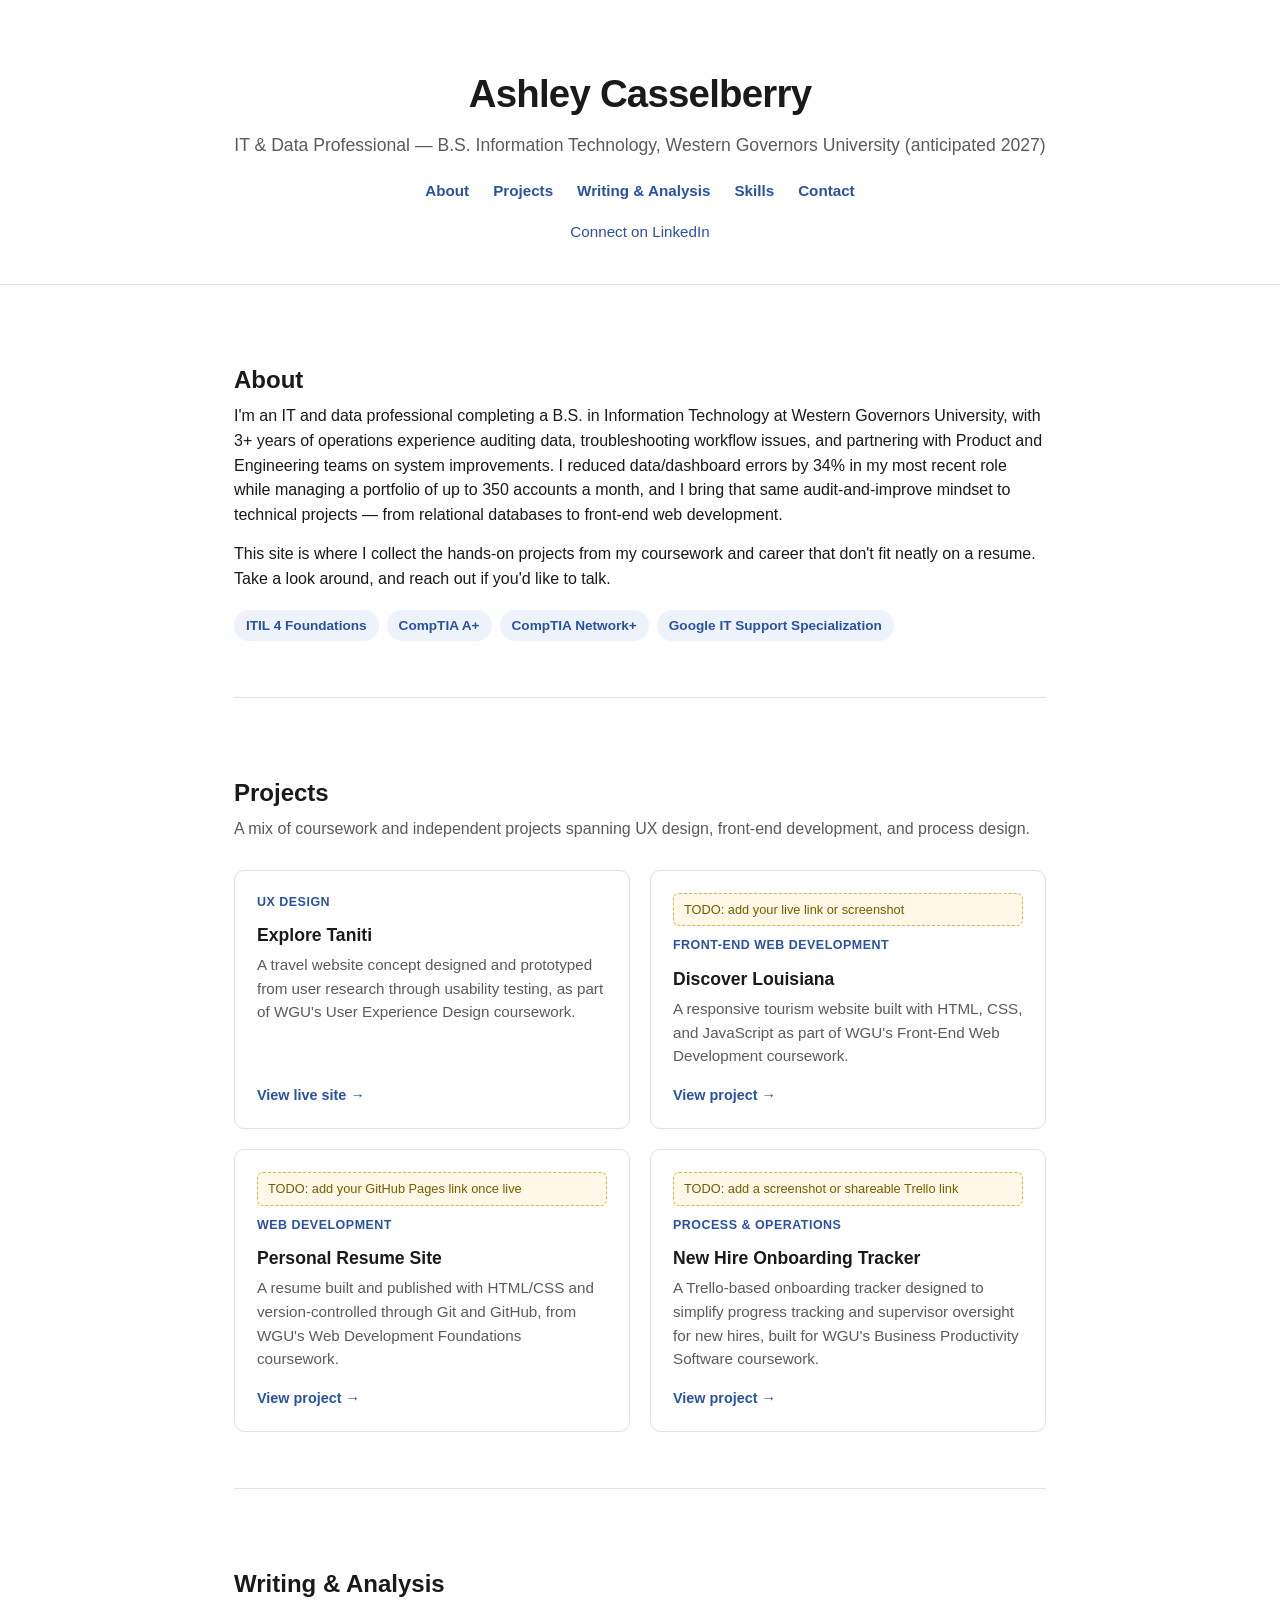
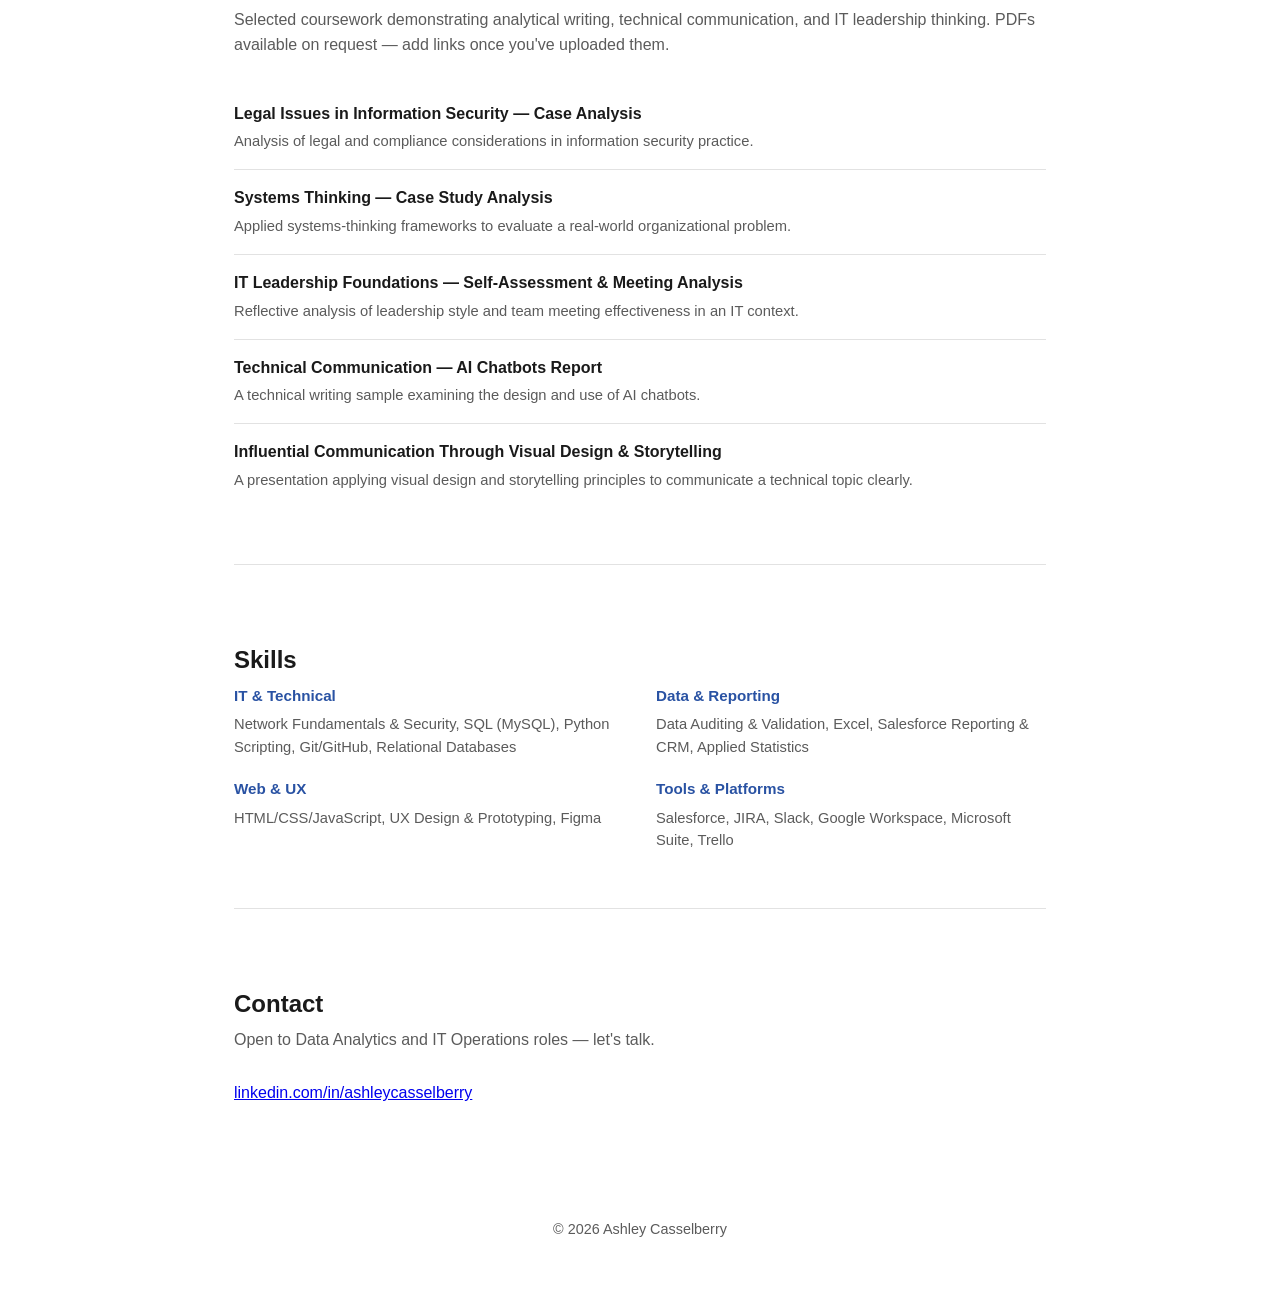
==== index.html @ 4dcd8373 "Update index.html" ====
<!DOCTYPE html>
<html lang="en">
<head>
<meta charset="UTF-8">
<meta name="viewport" content="width=device-width, initial-scale=1.0">
<title>Ashley Casselberry | IT & Data Portfolio</title>
<style>
  :root {
    --ink: #1a1a1a;
    --muted: #5b5b5b;
    --accent: #2952a3;
    --accent-light: #eef2fb;
    --border: #e2e2e2;
    --bg: #ffffff;
  }
  * { box-sizing: border-box; }
  body {
    margin: 0;
    font-family: -apple-system, BlinkMacSystemFont, "Segoe UI", Calibri, Arial, sans-serif;
    color: var(--ink);
    background: var(--bg);
    line-height: 1.55;
  }
  header.hero {
    padding: 64px 24px 40px;
    text-align: center;
    border-bottom: 1px solid var(--border);
  }
  header.hero h1 {
    margin: 0 0 8px;
    font-size: 2.4rem;
    letter-spacing: -0.02em;
  }
  header.hero p.tagline {
    margin: 0 0 20px;
    color: var(--muted);
    font-size: 1.1rem;
  }
  nav {
    display: flex;
    justify-content: center;
    gap: 24px;
    flex-wrap: wrap;
    margin-top: 8px;
  }
  nav a {
    color: var(--accent);
    text-decoration: none;
    font-weight: 600;
    font-size: 0.95rem;
  }
  nav a:hover { text-decoration: underline; }
  .contact-links {
    margin-top: 18px;
    font-size: 0.95rem;
    color: var(--muted);
  }
  .contact-links a { color: var(--accent); text-decoration: none; }
  .contact-links a:hover { text-decoration: underline; }
  main {
    max-width: 860px;
    margin: 0 auto;
    padding: 0 24px;
  }
  section {
    padding: 56px 0;
    border-bottom: 1px solid var(--border);
  }
  section:last-of-type { border-bottom: none; }
  section h2 {
    font-size: 1.5rem;
    margin-bottom: 6px;
  }
  section > p.section-sub {
    color: var(--muted);
    margin-top: 0;
    margin-bottom: 28px;
  }
  .about-body p { margin: 0 0 14px; }
  .badge-row {
    display: flex;
    flex-wrap: wrap;
    gap: 8px;
    margin-top: 18px;
  }
  .badge {
    background: var(--accent-light);
    color: var(--accent);
    padding: 5px 12px;
    border-radius: 999px;
    font-size: 0.85rem;
    font-weight: 600;
  }
  .project-grid {
    display: grid;
    grid-template-columns: 1fr 1fr;
    gap: 20px;
  }
  @media (max-width: 640px) {
    .project-grid { grid-template-columns: 1fr; }
  }
  .card {
    border: 1px solid var(--border);
    border-radius: 10px;
    padding: 22px;
    display: flex;
    flex-direction: column;
  }
  .card h3 {
    margin: 0 0 4px;
    font-size: 1.1rem;
  }
  .card .card-tag {
    font-size: 0.78rem;
    text-transform: uppercase;
    letter-spacing: 0.04em;
    color: var(--accent);
    font-weight: 700;
    margin-bottom: 10px;
  }
  .card p {
    color: var(--muted);
    font-size: 0.95rem;
    margin: 0 0 16px;
    flex-grow: 1;
  }
  .card a.card-link {
    color: var(--accent);
    text-decoration: none;
    font-weight: 600;
    font-size: 0.9rem;
  }
  .card a.card-link:hover { text-decoration: underline; }
  .todo {
    background: #fff8e6;
    border: 1px dashed #d9b64a;
    color: #7a5c00;
    font-size: 0.8rem;
    padding: 6px 10px;
    border-radius: 6px;
    margin-bottom: 10px;
    display: inline-block;
  }
  .writing-list {
    list-style: none;
    margin: 0;
    padding: 0;
  }
  .writing-list li {
    padding: 16px 0;
    border-bottom: 1px solid var(--border);
  }
  .writing-list li:last-child { border-bottom: none; }
  .writing-list h4 {
    margin: 0 0 4px;
    font-size: 1rem;
  }
  .writing-list p {
    margin: 0;
    color: var(--muted);
    font-size: 0.92rem;
  }
  .skills-grid {
    display: grid;
    grid-template-columns: repeat(2, 1fr);
    gap: 18px 32px;
  }
  @media (max-width: 640px) {
    .skills-grid { grid-template-columns: 1fr; }
  }
  .skills-grid div h4 {
    margin: 0 0 6px;
    font-size: 0.95rem;
    color: var(--accent);
  }
  .skills-grid div p {
    margin: 0;
    color: var(--muted);
    font-size: 0.92rem;
  }
  footer {
    text-align: center;
    padding: 40px 24px 60px;
    color: var(--muted);
    font-size: 0.9rem;
  }
  footer a { color: var(--accent); text-decoration: none; }
  footer a:hover { text-decoration: underline; }
</style>
</head>
<body>

<header class="hero">
  <h1>Ashley Casselberry</h1>
  <p class="tagline">IT &amp; Data Professional &mdash; B.S. Information Technology, Western Governors University (anticipated 2027)</p>
  <nav>
    <a href="#about">About</a>
    <a href="#projects">Projects</a>
    <a href="#writing">Writing &amp; Analysis</a>
    <a href="#skills">Skills</a>
    <a href="#contact">Contact</a>
  </nav>
  <div class="contact-links">
    <a href="http://www.linkedin.com/in/ashleycasselberry" target="_blank" rel="noopener">Connect on LinkedIn</a>
  </div>
</header>

<main>

  <section id="about">
    <h2>About</h2>
    <div class="about-body">
      <p>I'm an IT and data professional completing a B.S. in Information Technology at Western Governors University,
      with 3+ years of operations experience auditing data, troubleshooting workflow issues, and partnering with
      Product and Engineering teams on system improvements. I reduced data/dashboard errors by 34% in my most recent
      role while managing a portfolio of up to 350 accounts a month, and I bring that same audit-and-improve mindset to
      technical projects &mdash; from relational databases to front-end web development.</p>
      <p>This site is where I collect the hands-on projects from my coursework and career that don't fit neatly on a
      resume. Take a look around, and reach out if you'd like to talk.</p>
    </div>
    <div class="badge-row">
      <span class="badge">ITIL 4 Foundations</span>
      <span class="badge">CompTIA A+</span>
      <span class="badge">CompTIA Network+</span>
      <span class="badge">Google IT Support Specialization</span>
    </div>
  </section>

  <section id="projects">
    <h2>Projects</h2>
    <p class="section-sub">A mix of coursework and independent projects spanning UX design, front-end development, and process design.</p>
    <div class="project-grid">

      <div class="card">
        <div class="card-tag">UX Design</div>
        <h3>Explore Taniti</h3>
        <p>A travel website concept designed and prototyped from user research through usability testing, as part of
        WGU's User Experience Design coursework.</p>
        <a class="card-link" href="https://acass44.wixsite.com/exploretaniti" target="_blank" rel="noopener">View live site &rarr;</a>
      </div>

      <div class="card">
        <span class="todo">TODO: add your live link or screenshot</span>
        <div class="card-tag">Front-End Web Development</div>
        <h3>Discover Louisiana</h3>
        <p>A responsive tourism website built with HTML, CSS, and JavaScript as part of WGU's Front-End Web
        Development coursework.</p>
        <a class="card-link" href="#" target="_blank" rel="noopener">View project &rarr;</a>
      </div>

      <div class="card">
        <span class="todo">TODO: add your GitHub Pages link once live</span>
        <div class="card-tag">Web Development</div>
        <h3>Personal Resume Site</h3>
        <p>A resume built and published with HTML/CSS and version-controlled through Git and GitHub, from WGU's Web
        Development Foundations coursework.</p>
        <a class="card-link" href="#" target="_blank" rel="noopener">View project &rarr;</a>
      </div>

      <div class="card">
        <span class="todo">TODO: add a screenshot or shareable Trello link</span>
        <div class="card-tag">Process &amp; Operations</div>
        <h3>New Hire Onboarding Tracker</h3>
        <p>A Trello-based onboarding tracker designed to simplify progress tracking and supervisor oversight for new
        hires, built for WGU's Business Productivity Software coursework.</p>
        <a class="card-link" href="#" target="_blank" rel="noopener">View project &rarr;</a>
      </div>

    </div>
  </section>

  <section id="writing">
    <h2>Writing &amp; Analysis</h2>
    <p class="section-sub">Selected coursework demonstrating analytical writing, technical communication, and IT leadership thinking. PDFs available on request &mdash; add links once you've uploaded them.</p>
    <ul class="writing-list">
      <li>
        <h4>Legal Issues in Information Security &mdash; Case Analysis</h4>
        <p>Analysis of legal and compliance considerations in information security practice.</p>
      </li>
      <li>
        <h4>Systems Thinking &mdash; Case Study Analysis</h4>
        <p>Applied systems-thinking frameworks to evaluate a real-world organizational problem.</p>
      </li>
      <li>
        <h4>IT Leadership Foundations &mdash; Self-Assessment &amp; Meeting Analysis</h4>
        <p>Reflective analysis of leadership style and team meeting effectiveness in an IT context.</p>
      </li>
      <li>
        <h4>Technical Communication &mdash; AI Chatbots Report</h4>
        <p>A technical writing sample examining the design and use of AI chatbots.</p>
      </li>
      <li>
        <h4>Influential Communication Through Visual Design &amp; Storytelling</h4>
        <p>A presentation applying visual design and storytelling principles to communicate a technical topic clearly.</p>
      </li>
    </ul>
  </section>

  <section id="skills">
    <h2>Skills</h2>
    <div class="skills-grid">
      <div>
        <h4>IT &amp; Technical</h4>
        <p>Network Fundamentals &amp; Security, SQL (MySQL), Python Scripting, Git/GitHub, Relational Databases</p>
      </div>
      <div>
        <h4>Data &amp; Reporting</h4>
        <p>Data Auditing &amp; Validation, Excel, Salesforce Reporting &amp; CRM, Applied Statistics</p>
      </div>
      <div>
        <h4>Web &amp; UX</h4>
        <p>HTML/CSS/JavaScript, UX Design &amp; Prototyping, Figma</p>
      </div>
      <div>
        <h4>Tools &amp; Platforms</h4>
        <p>Salesforce, JIRA, Slack, Google Workspace, Microsoft Suite, Trello</p>
      </div>
    </div>
  </section>

  <section id="contact" style="border-bottom: none;">
    <h2>Contact</h2>
    <p class="section-sub">Open to Data Analytics and IT Operations roles &mdash; let's talk.</p>
    <p><a href="http://www.linkedin.com/in/ashleycasselberry" target="_blank" rel="noopener">linkedin.com/in/ashleycasselberry</a></p>
  </section>

</main>

<footer>
  &copy; <span id="year"></span> Ashley Casselberry
  <script>document.getElementById('year').textContent = new Date().getFullYear();</script>
</footer>

</body>
</html>
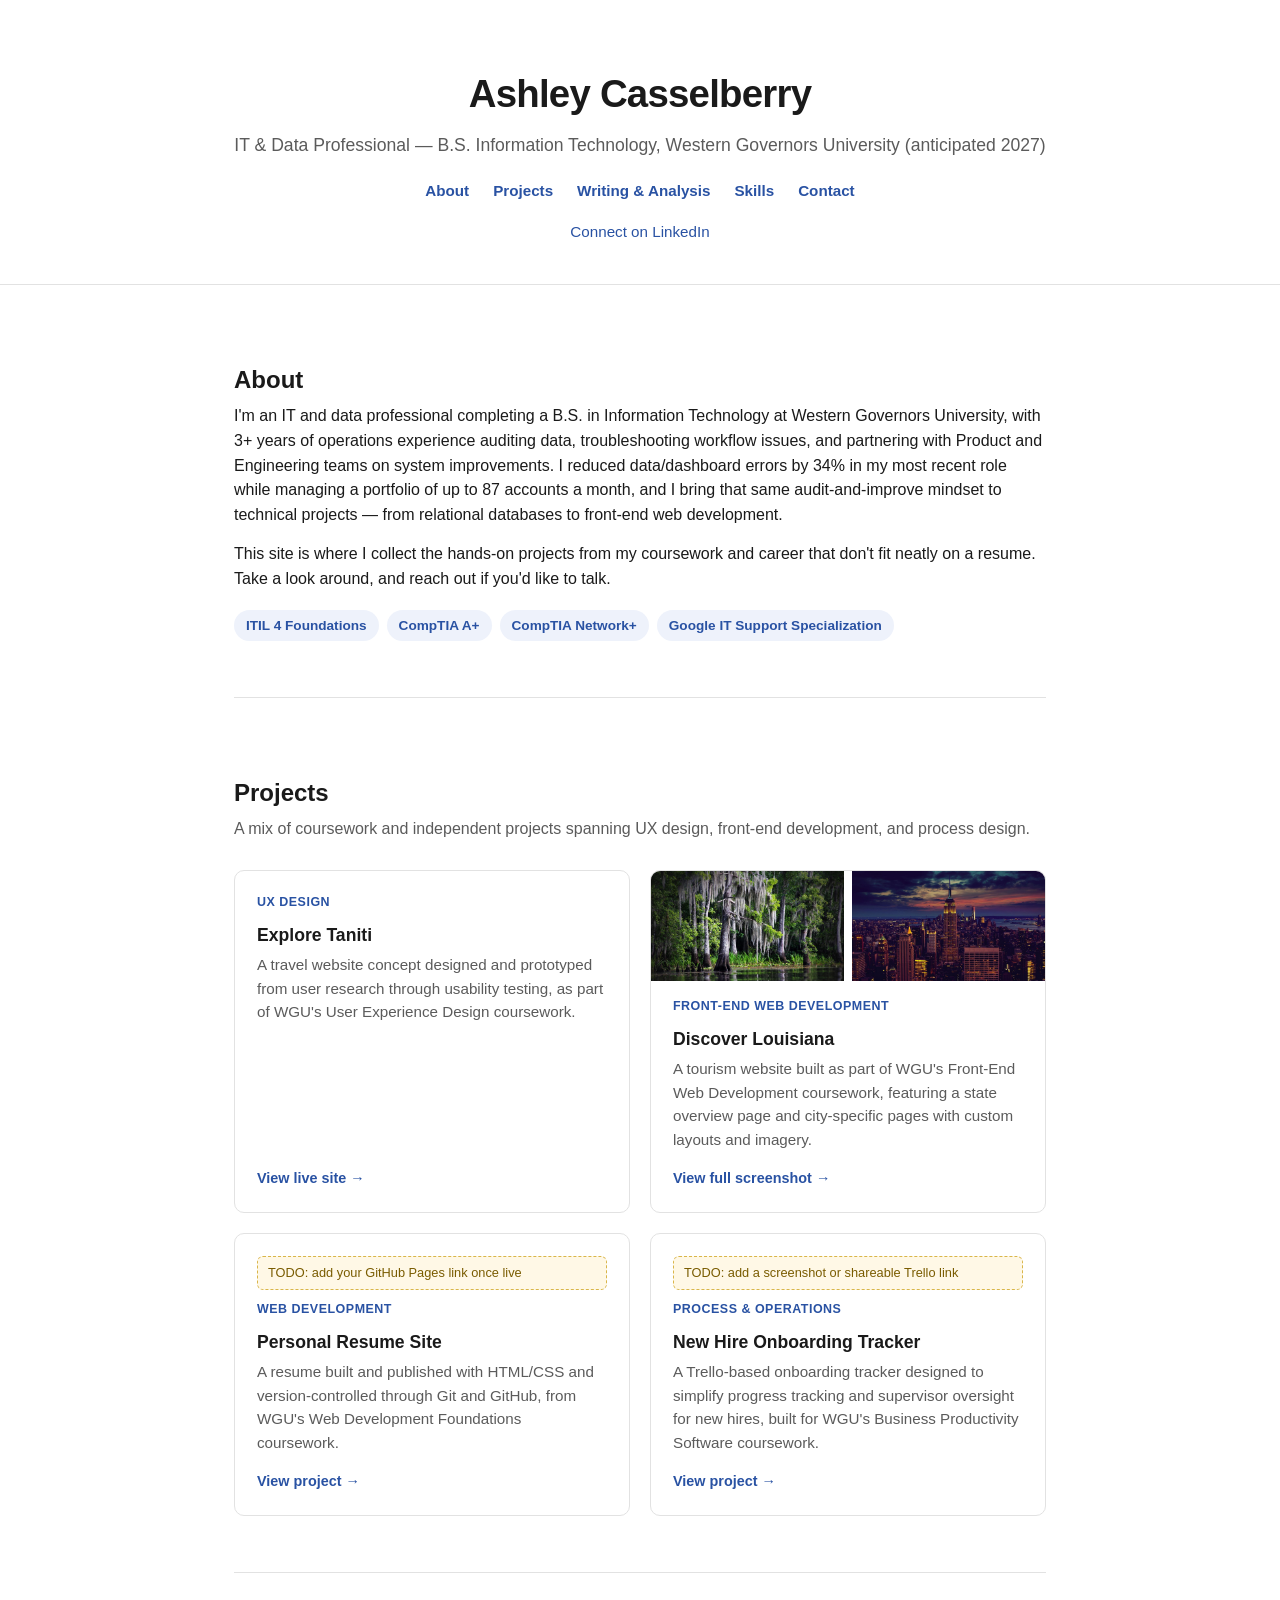
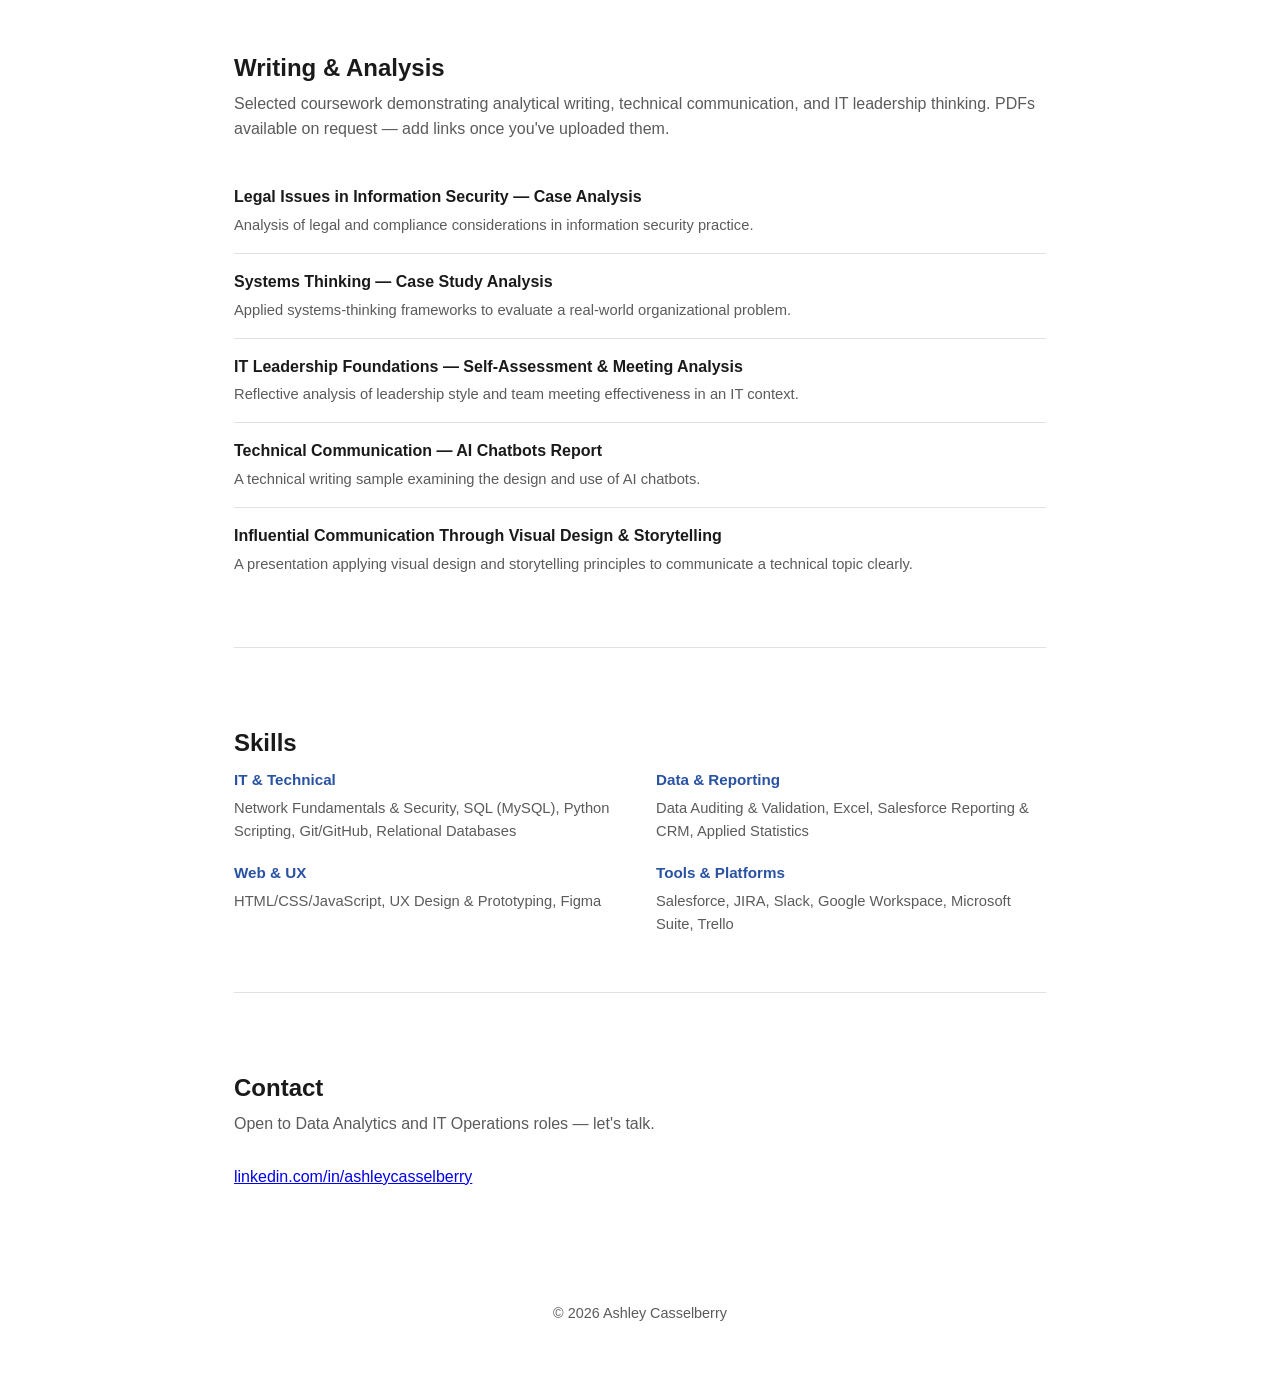
==== commit fdedf2dd: "Update index.html Discover Louisiana Project update" ====
--- a/index.html
+++ b/index.html
@@ -105,6 +105,24 @@
     padding: 22px;
     display: flex;
     flex-direction: column;
+    overflow: hidden;
+  }
+  .card-thumbs {
+    display: flex;
+    gap: 8px;
+    margin: -22px -22px 16px;
+  }
+  .card-thumbs a {
+    flex: 1;
+    display: block;
+    line-height: 0;
+  }
+  .card-thumbs img {
+    width: 100%;
+    height: 110px;
+    object-fit: cover;
+    object-position: top;
+    display: block;
   }
   .card h3 {
     margin: 0 0 4px;
@@ -213,7 +231,7 @@
       <p>I'm an IT and data professional completing a B.S. in Information Technology at Western Governors University,
       with 3+ years of operations experience auditing data, troubleshooting workflow issues, and partnering with
       Product and Engineering teams on system improvements. I reduced data/dashboard errors by 34% in my most recent
-      role while managing a portfolio of up to 350 accounts a month, and I bring that same audit-and-improve mindset to
+      role while managing a portfolio of up to 87 accounts a month, and I bring that same audit-and-improve mindset to
       technical projects &mdash; from relational databases to front-end web development.</p>
       <p>This site is where I collect the hands-on projects from my coursework and career that don't fit neatly on a
       resume. Take a look around, and reach out if you'd like to talk.</p>
@@ -240,12 +258,19 @@
       </div>
 
       <div class="card">
-        <span class="todo">TODO: add your live link or screenshot</span>
+        <div class="card-thumbs">
+          <a href="images/discover-louisiana-home.jpg" target="_blank" rel="noopener">
+            <img src="images/discover-louisiana-home.jpg" alt="Discover Louisiana homepage screenshot">
+          </a>
+          <a href="images/discover-louisiana-neworleans.jpg" target="_blank" rel="noopener">
+            <img src="images/discover-louisiana-neworleans.jpg" alt="Discover Louisiana New Orleans page screenshot">
+          </a>
+        </div>
         <div class="card-tag">Front-End Web Development</div>
         <h3>Discover Louisiana</h3>
-        <p>A responsive tourism website built with HTML, CSS, and JavaScript as part of WGU's Front-End Web
-        Development coursework.</p>
-        <a class="card-link" href="#" target="_blank" rel="noopener">View project &rarr;</a>
+        <p>A tourism website built as part of WGU's Front-End Web Development coursework, featuring a state
+        overview page and city-specific pages with custom layouts and imagery.</p>
+        <a class="card-link" href="images/discover-louisiana-home.jpg" target="_blank" rel="noopener">View full screenshot &rarr;</a>
       </div>
 
       <div class="card">
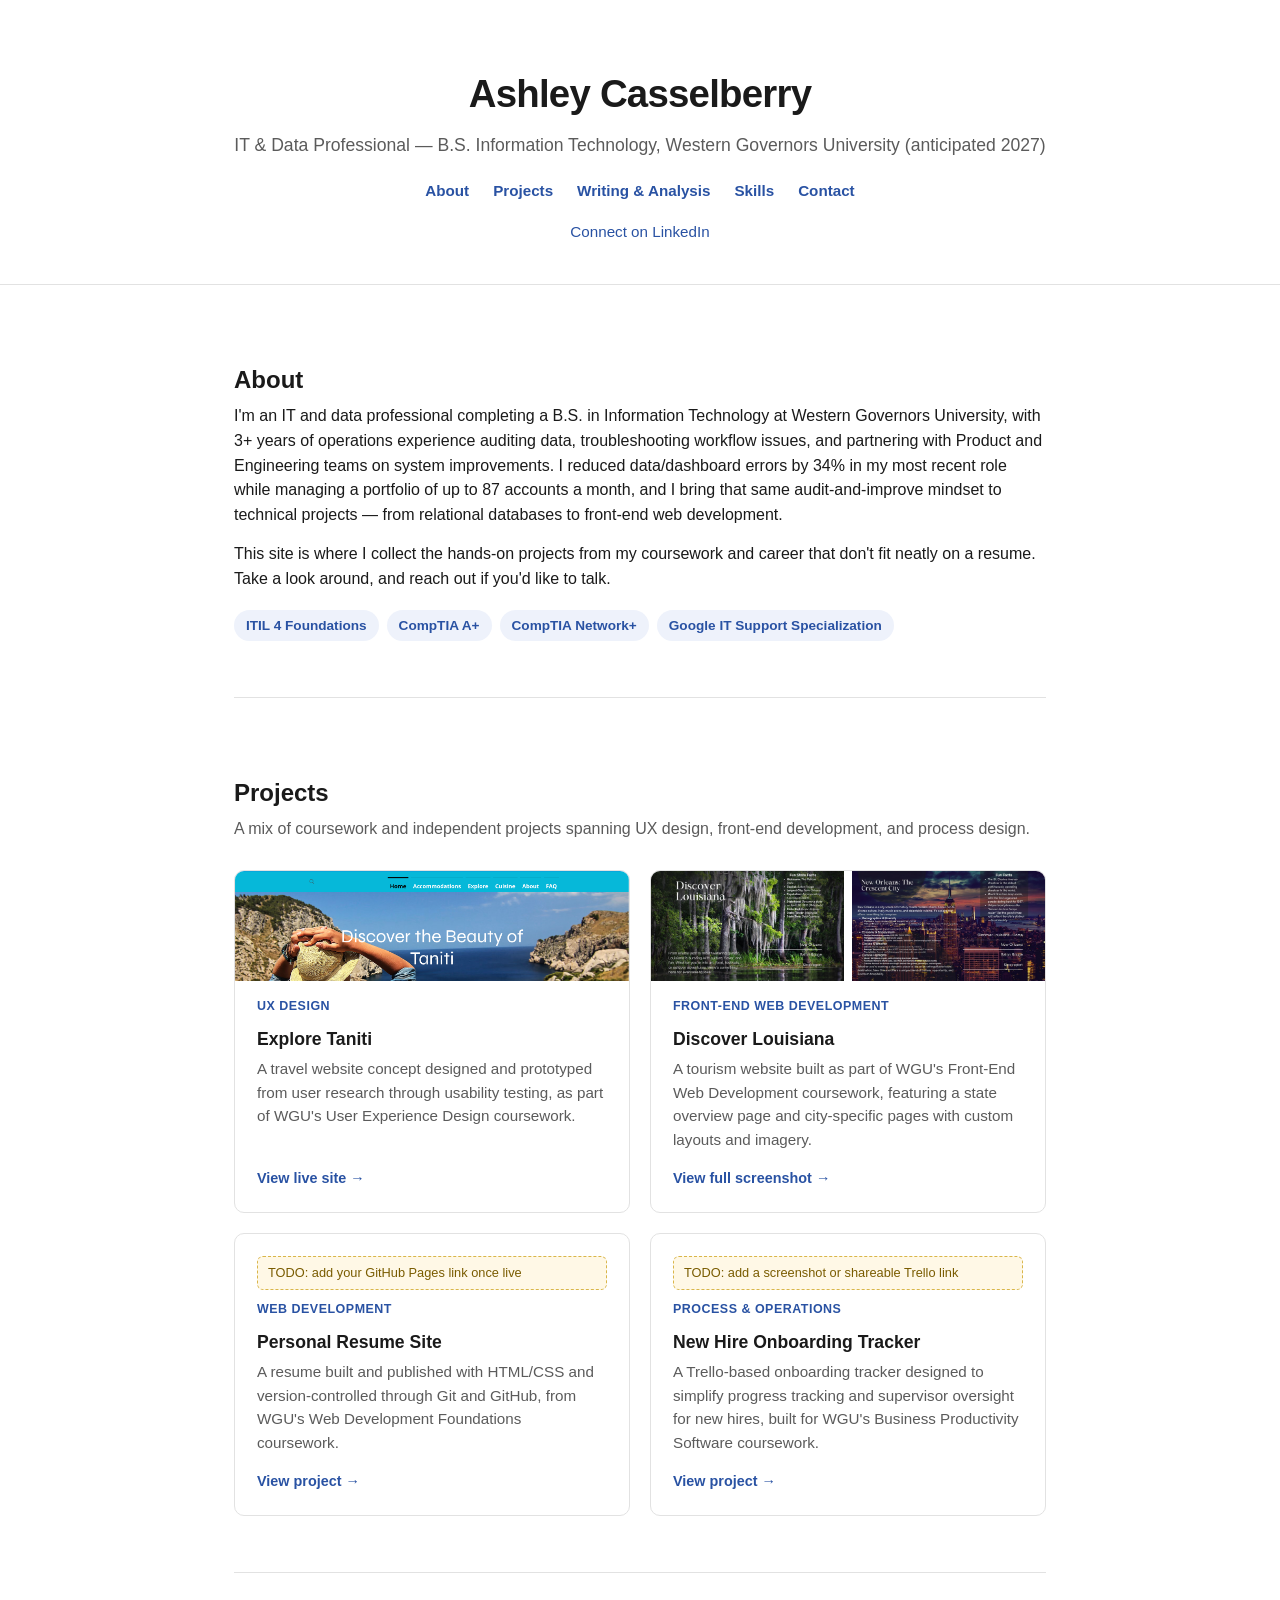
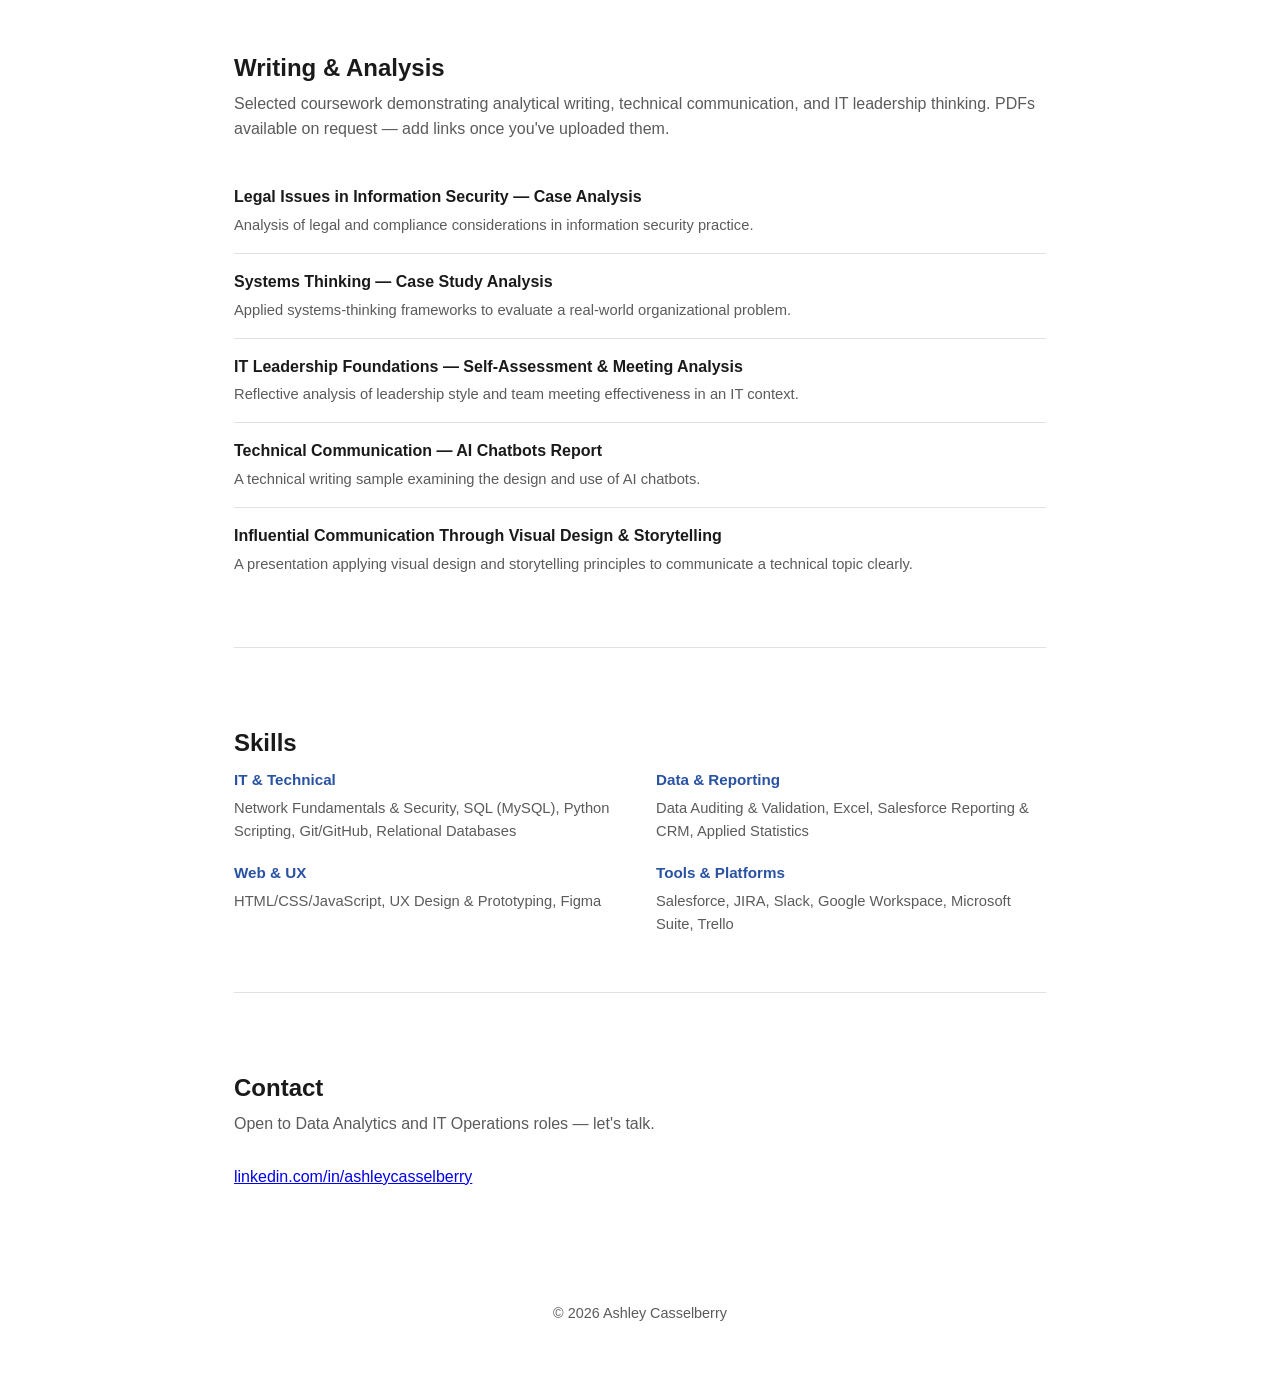
==== commit 1b3ba53b: "Update index.html Taniti website preview snapshot" ====
--- a/index.html
+++ b/index.html
@@ -250,6 +250,11 @@
     <div class="project-grid">
 
       <div class="card">
+        <div class="card-thumbs">
+          <a href="https://acass44.wixsite.com/exploretaniti" target="_blank" rel="noopener">
+            <img src="images/Taniti%20Preview.png" alt="Explore Taniti homepage screenshot">
+          </a>
+        </div>
         <div class="card-tag">UX Design</div>
         <h3>Explore Taniti</h3>
         <p>A travel website concept designed and prototyped from user research through usability testing, as part of
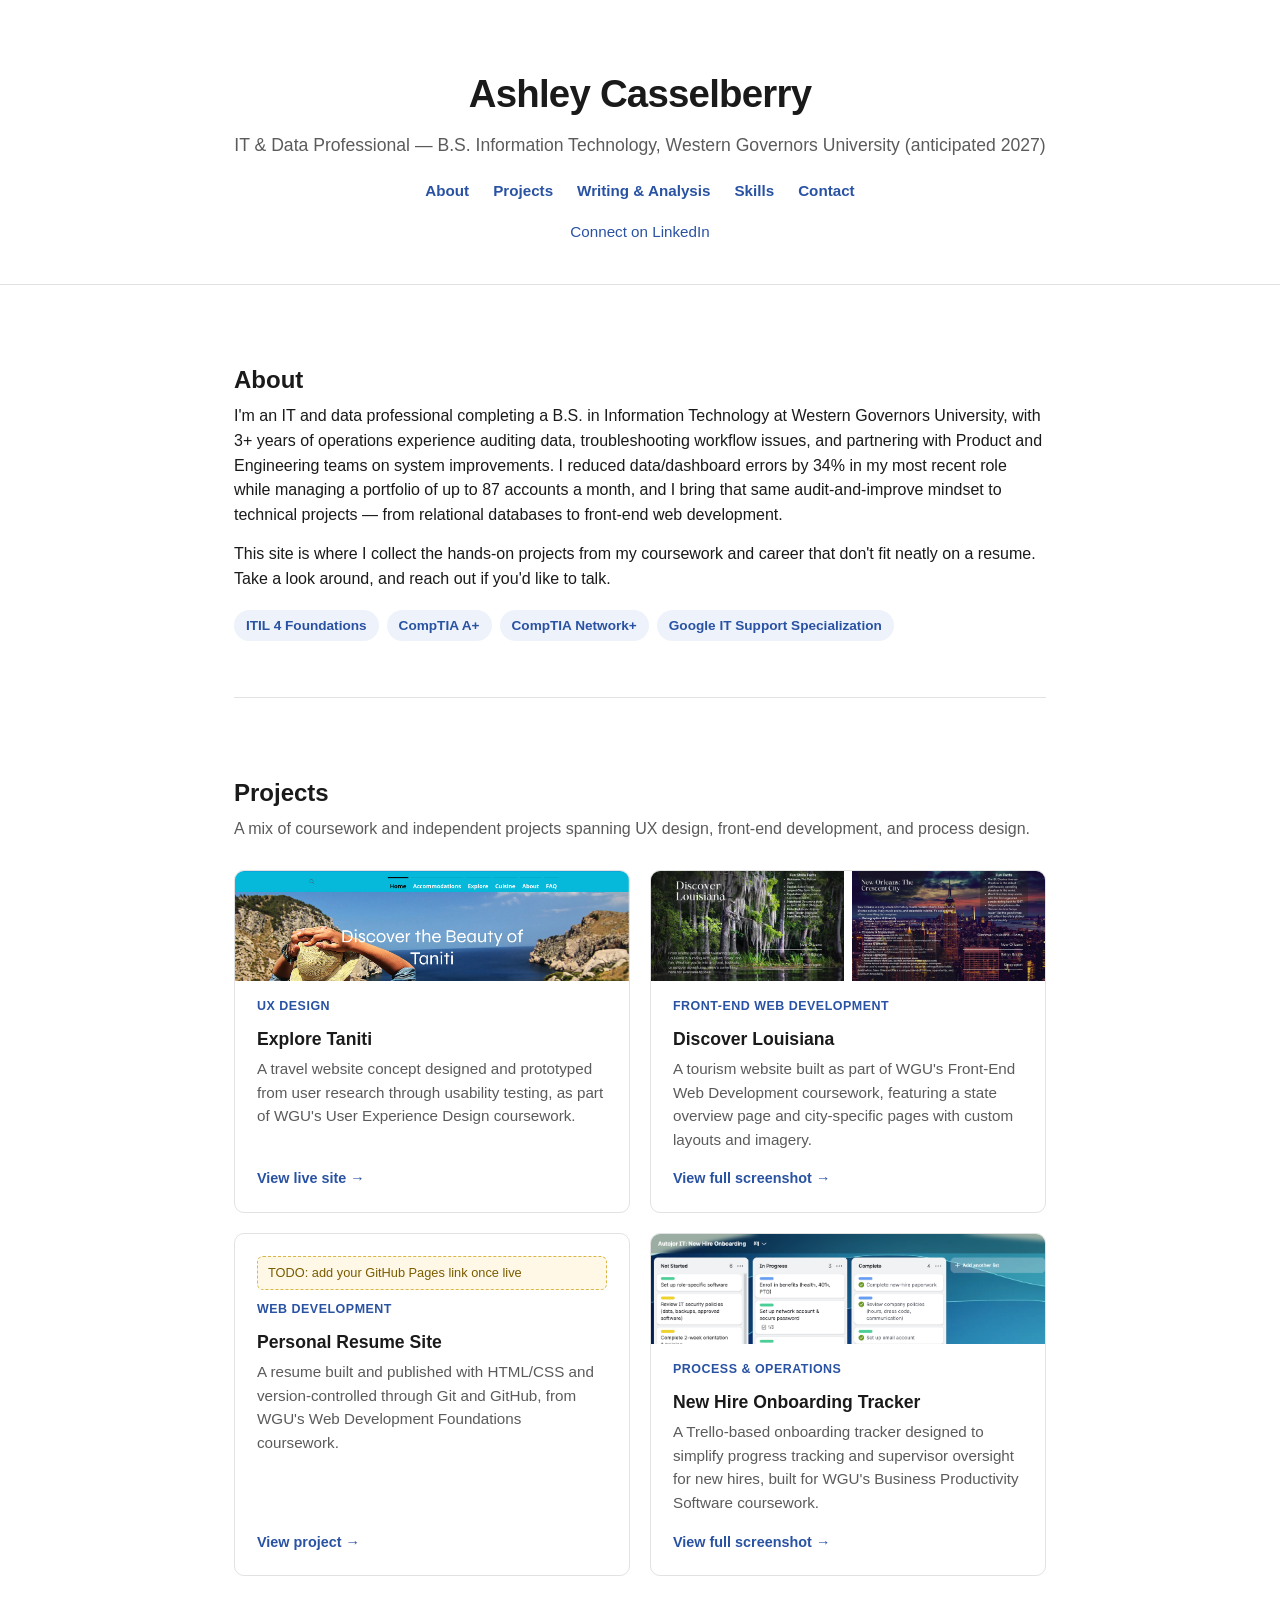
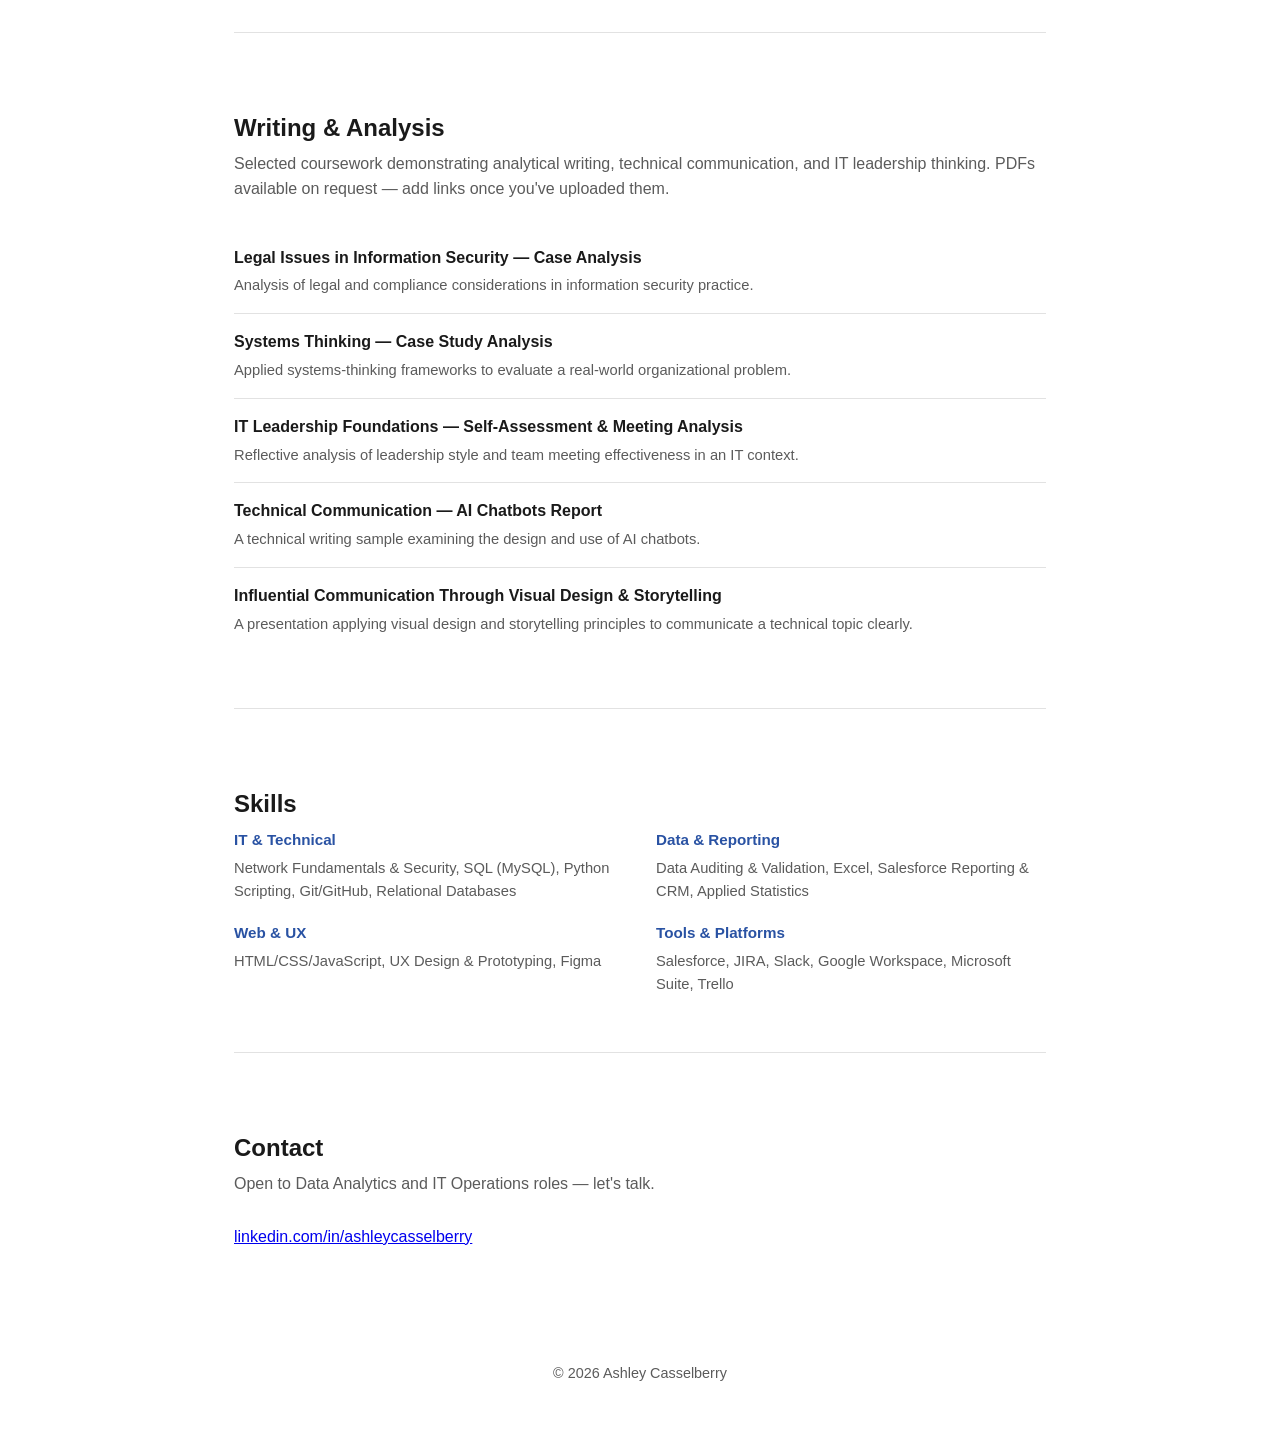
==== commit 3ab3e49e: "Update index.html Trello onboarding preview" ====
--- a/index.html
+++ b/index.html
@@ -288,12 +288,16 @@
       </div>
 
       <div class="card">
-        <span class="todo">TODO: add a screenshot or shareable Trello link</span>
+        <div class="card-thumbs">
+          <a href="images/Trello%20Preview.png" target="_blank" rel="noopener">
+            <img src="images/Trello%20Preview.png" alt="New hire onboarding Trello board screenshot">
+          </a>
+        </div>
         <div class="card-tag">Process &amp; Operations</div>
         <h3>New Hire Onboarding Tracker</h3>
         <p>A Trello-based onboarding tracker designed to simplify progress tracking and supervisor oversight for new
         hires, built for WGU's Business Productivity Software coursework.</p>
-        <a class="card-link" href="#" target="_blank" rel="noopener">View project &rarr;</a>
+        <a class="card-link" href="images/Trello%20Preview.png" target="_blank" rel="noopener">View full screenshot &rarr;</a>
       </div>
 
     </div>
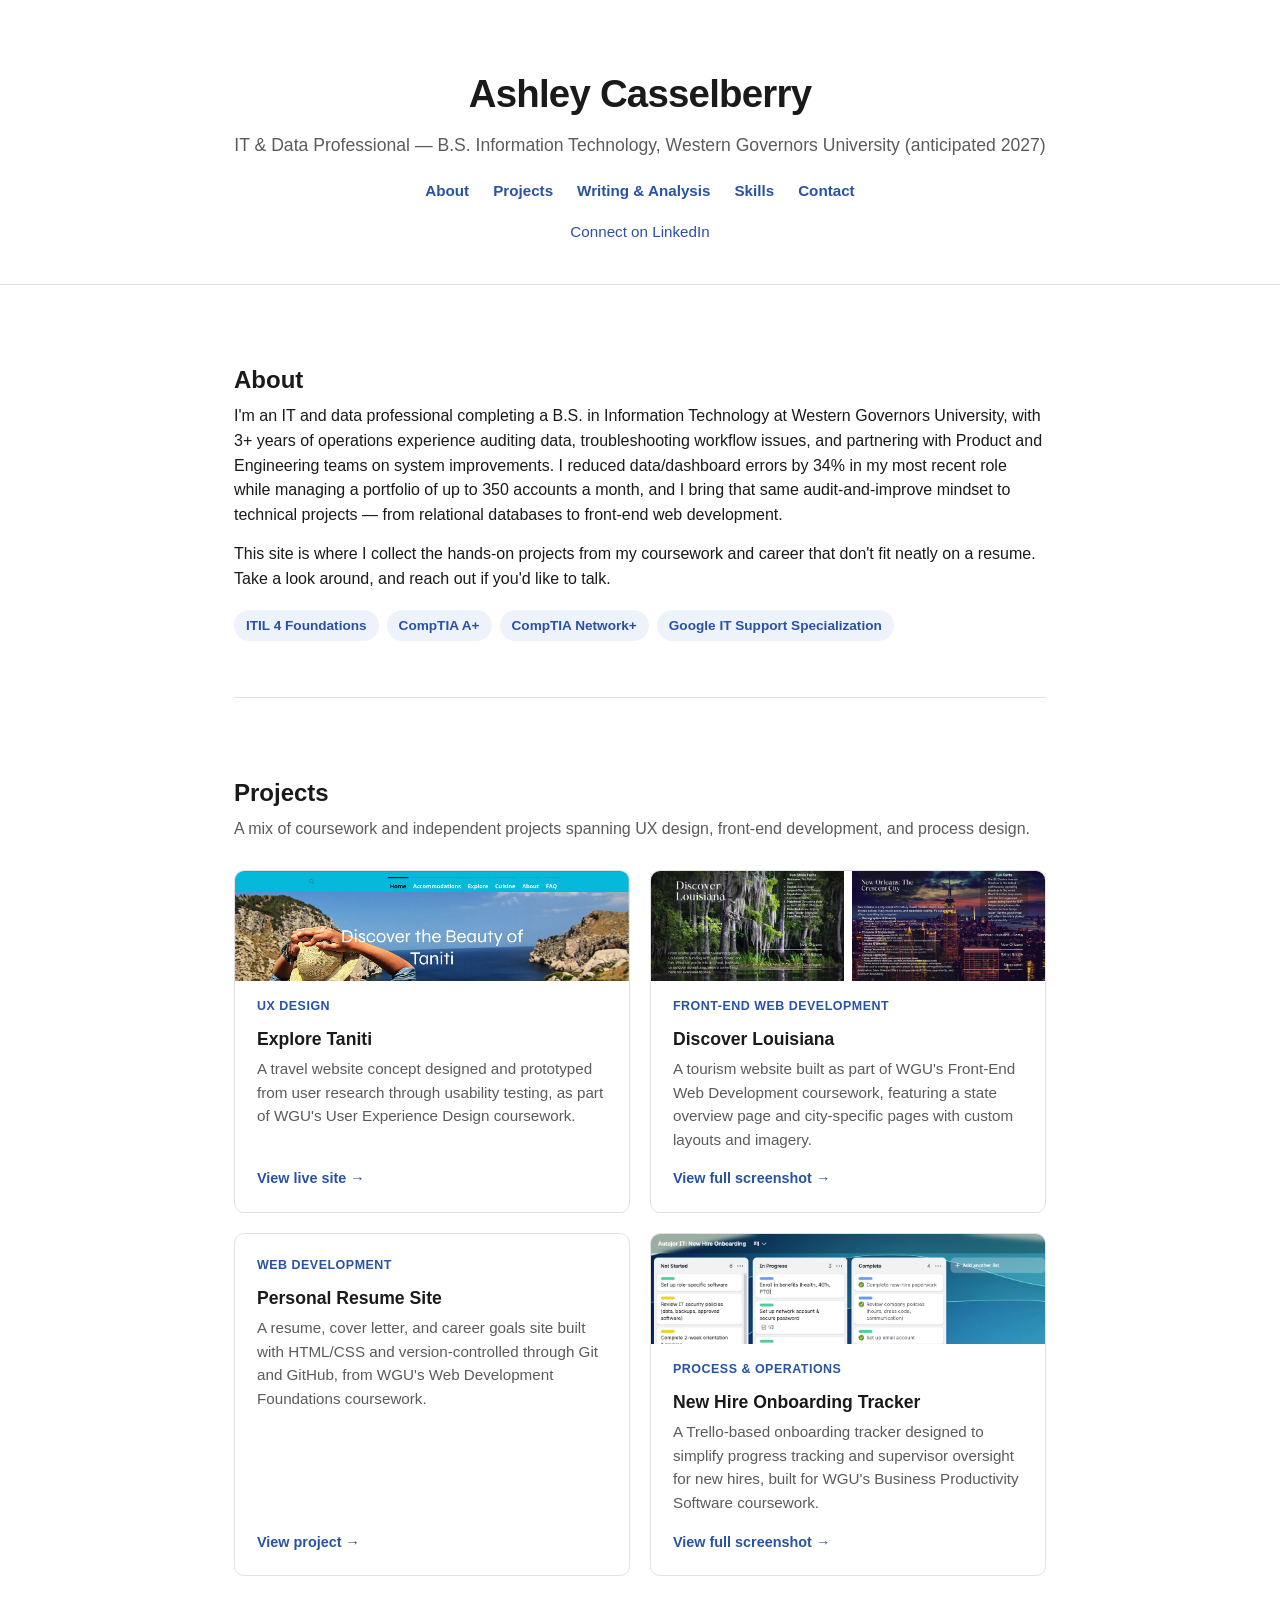
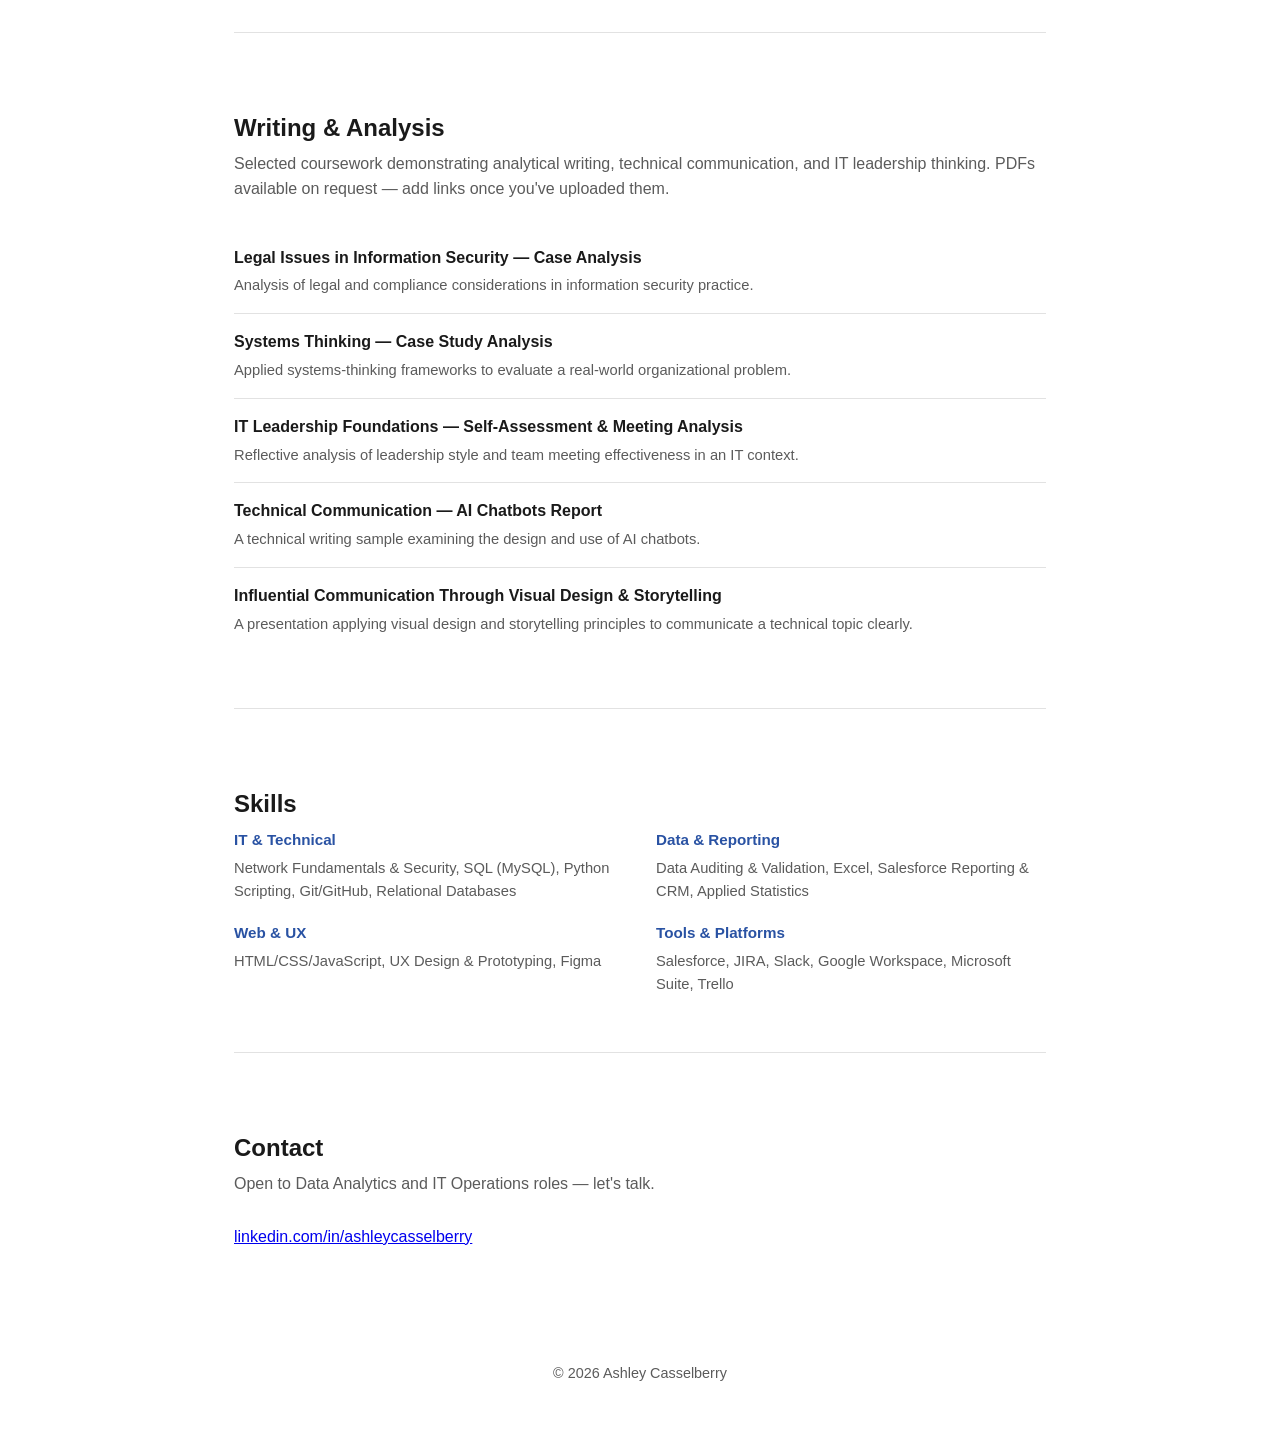
==== commit d185650e: "Update index.html Resume project update" ====
--- a/index.html
+++ b/index.html
@@ -231,7 +231,7 @@
       <p>I'm an IT and data professional completing a B.S. in Information Technology at Western Governors University,
       with 3+ years of operations experience auditing data, troubleshooting workflow issues, and partnering with
       Product and Engineering teams on system improvements. I reduced data/dashboard errors by 34% in my most recent
-      role while managing a portfolio of up to 87 accounts a month, and I bring that same audit-and-improve mindset to
+      role while managing a portfolio of up to 350 accounts a month, and I bring that same audit-and-improve mindset to
       technical projects &mdash; from relational databases to front-end web development.</p>
       <p>This site is where I collect the hands-on projects from my coursework and career that don't fit neatly on a
       resume. Take a look around, and reach out if you'd like to talk.</p>
@@ -279,12 +279,11 @@
       </div>
 
       <div class="card">
-        <span class="todo">TODO: add your GitHub Pages link once live</span>
         <div class="card-tag">Web Development</div>
         <h3>Personal Resume Site</h3>
-        <p>A resume built and published with HTML/CSS and version-controlled through Git and GitHub, from WGU's Web
-        Development Foundations coursework.</p>
-        <a class="card-link" href="#" target="_blank" rel="noopener">View project &rarr;</a>
+        <p>A resume, cover letter, and career goals site built with HTML/CSS and version-controlled through Git and
+        GitHub, from WGU's Web Development Foundations coursework.</p>
+        <a class="card-link" href="resume-site/" target="_blank" rel="noopener">View project &rarr;</a>
       </div>
 
       <div class="card">
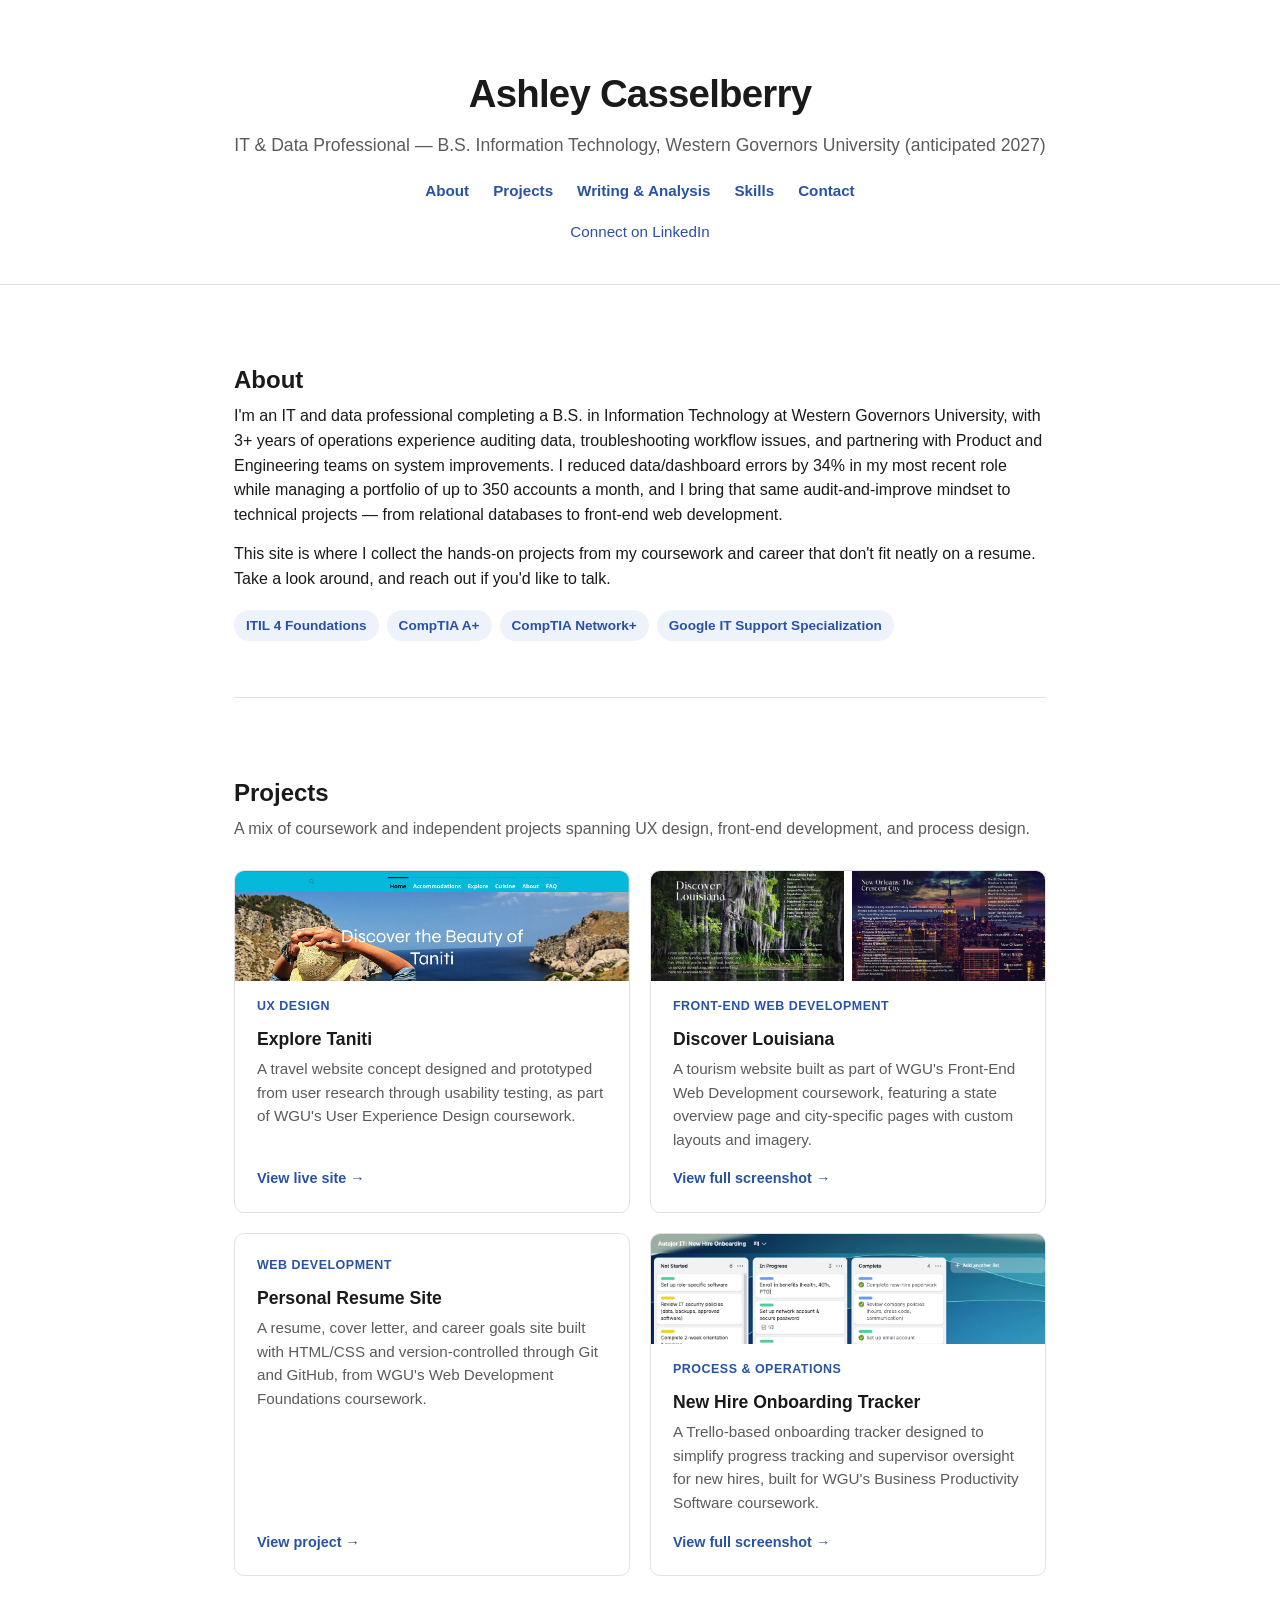
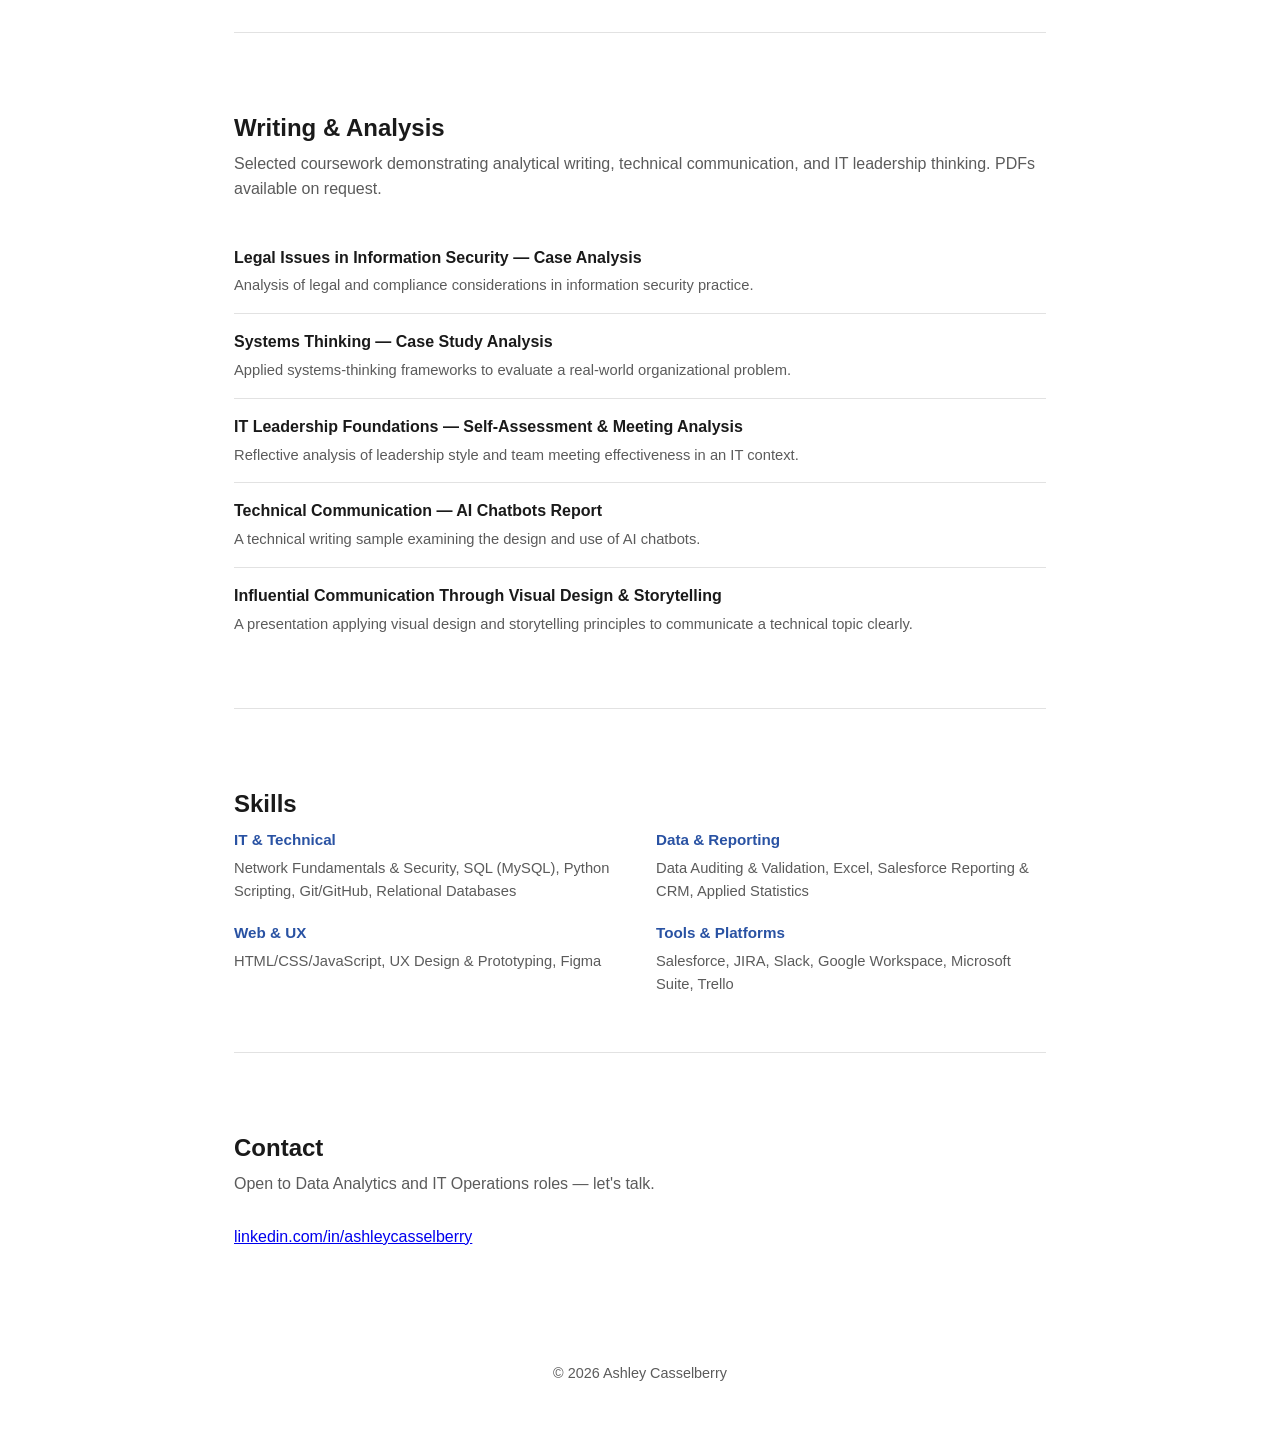
==== commit dcb3aa2a: "Update index.html" ====
--- a/index.html
+++ b/index.html
@@ -304,7 +304,7 @@
 
   <section id="writing">
     <h2>Writing &amp; Analysis</h2>
-    <p class="section-sub">Selected coursework demonstrating analytical writing, technical communication, and IT leadership thinking. PDFs available on request &mdash; add links once you've uploaded them.</p>
+    <p class="section-sub">Selected coursework demonstrating analytical writing, technical communication, and IT leadership thinking. PDFs available on request.</p>
     <ul class="writing-list">
       <li>
         <h4>Legal Issues in Information Security &mdash; Case Analysis</h4>
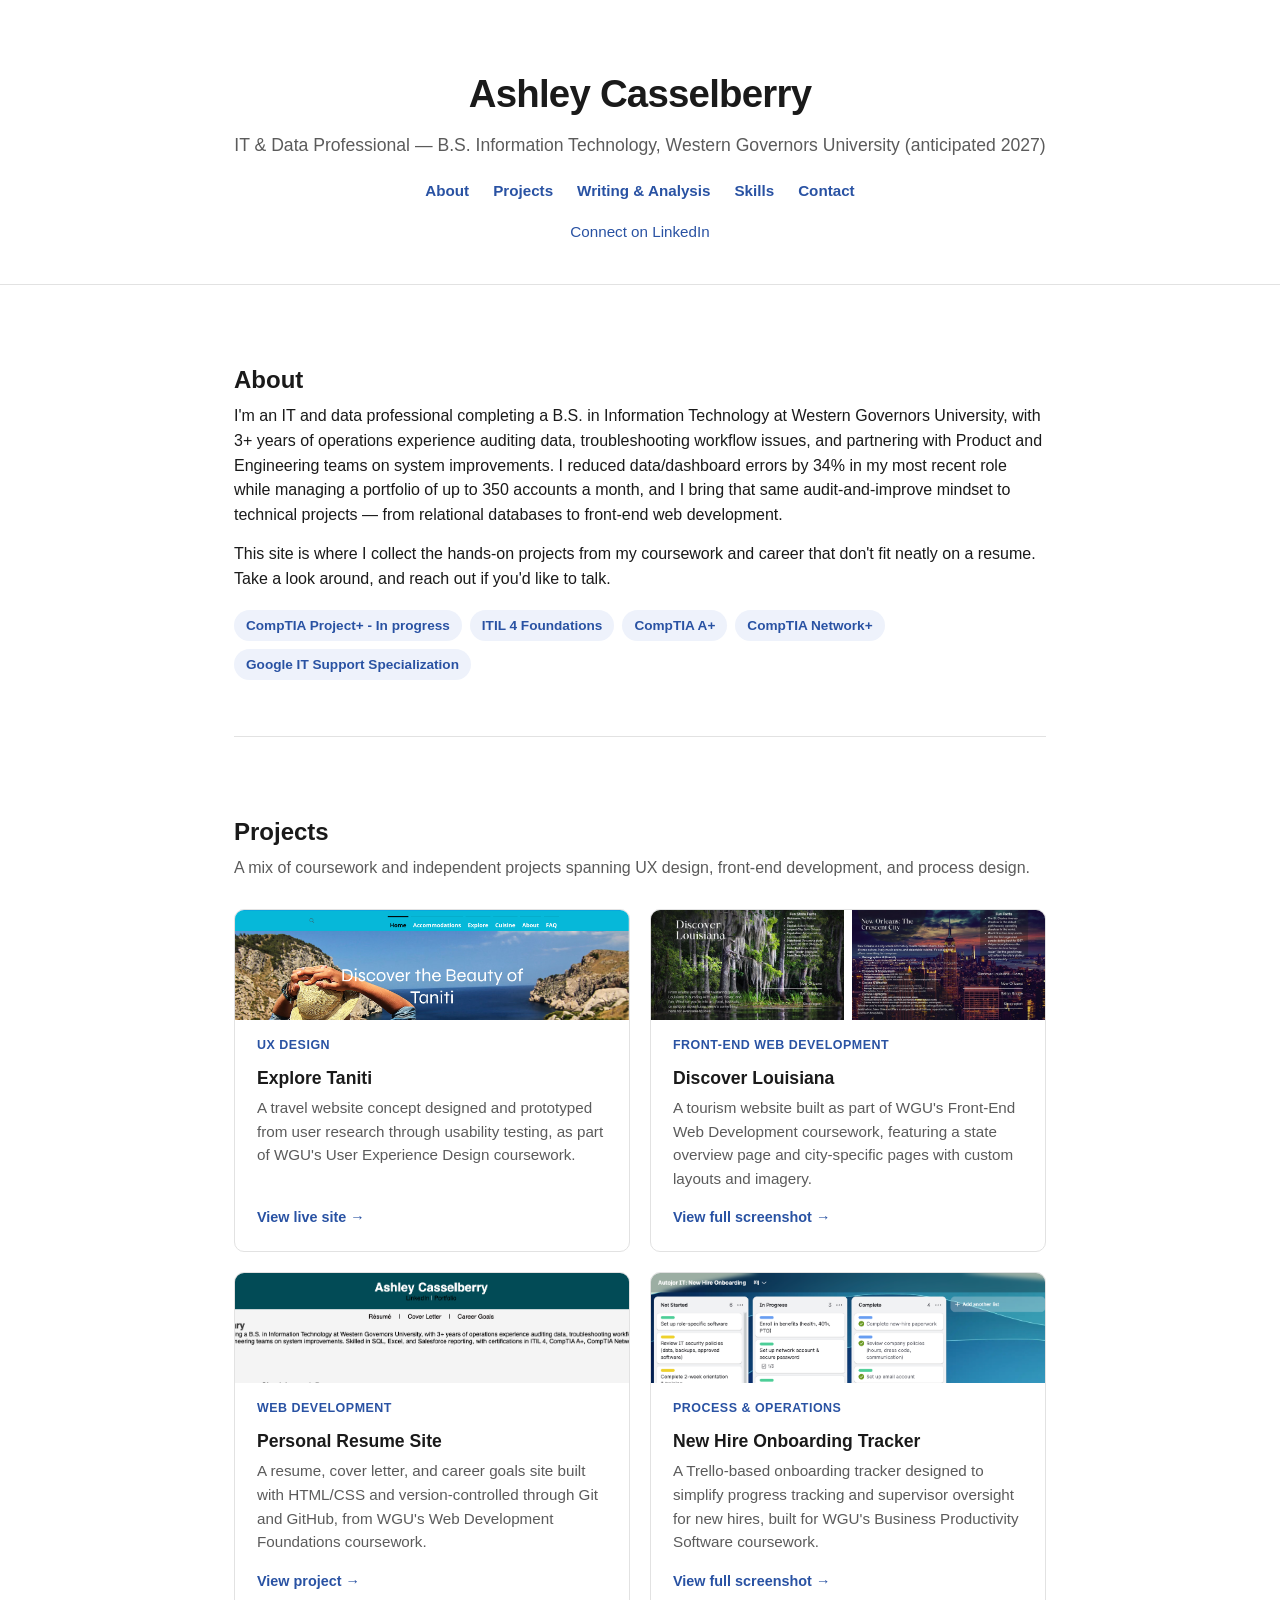
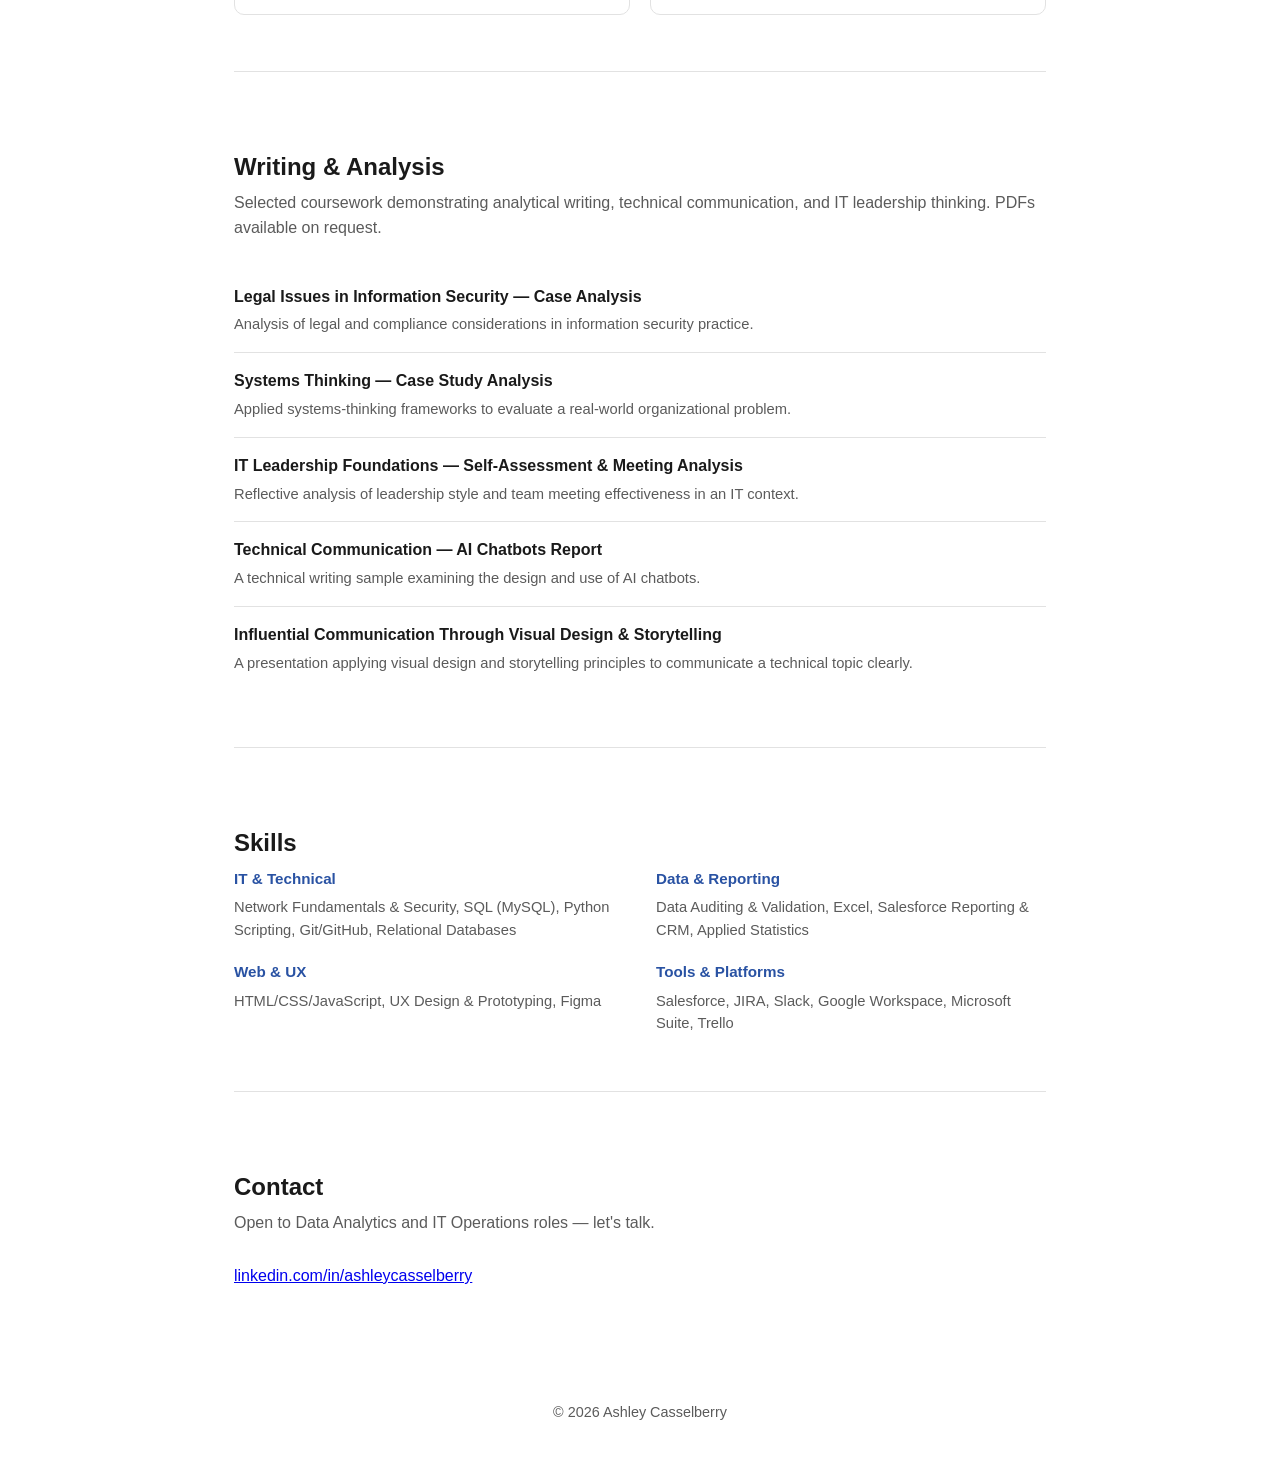
==== commit c9c584e8: "Update index.html Resume preview snapshot addition & Project+ in progress" ====
--- a/index.html
+++ b/index.html
@@ -237,6 +237,7 @@
       resume. Take a look around, and reach out if you'd like to talk.</p>
     </div>
     <div class="badge-row">
+      <span class="badge">CompTIA Project+ - In progress</span>
       <span class="badge">ITIL 4 Foundations</span>
       <span class="badge">CompTIA A+</span>
       <span class="badge">CompTIA Network+</span>
@@ -279,6 +280,11 @@
       </div>
 
       <div class="card">
+        <div class="card-thumbs">
+          <a href="resume-site/" target="_blank" rel="noopener">
+            <img src="images/Resume%20Preview.png" alt="Personal resume site homepage screenshot">
+          </a>
+        </div>
         <div class="card-tag">Web Development</div>
         <h3>Personal Resume Site</h3>
         <p>A resume, cover letter, and career goals site built with HTML/CSS and version-controlled through Git and
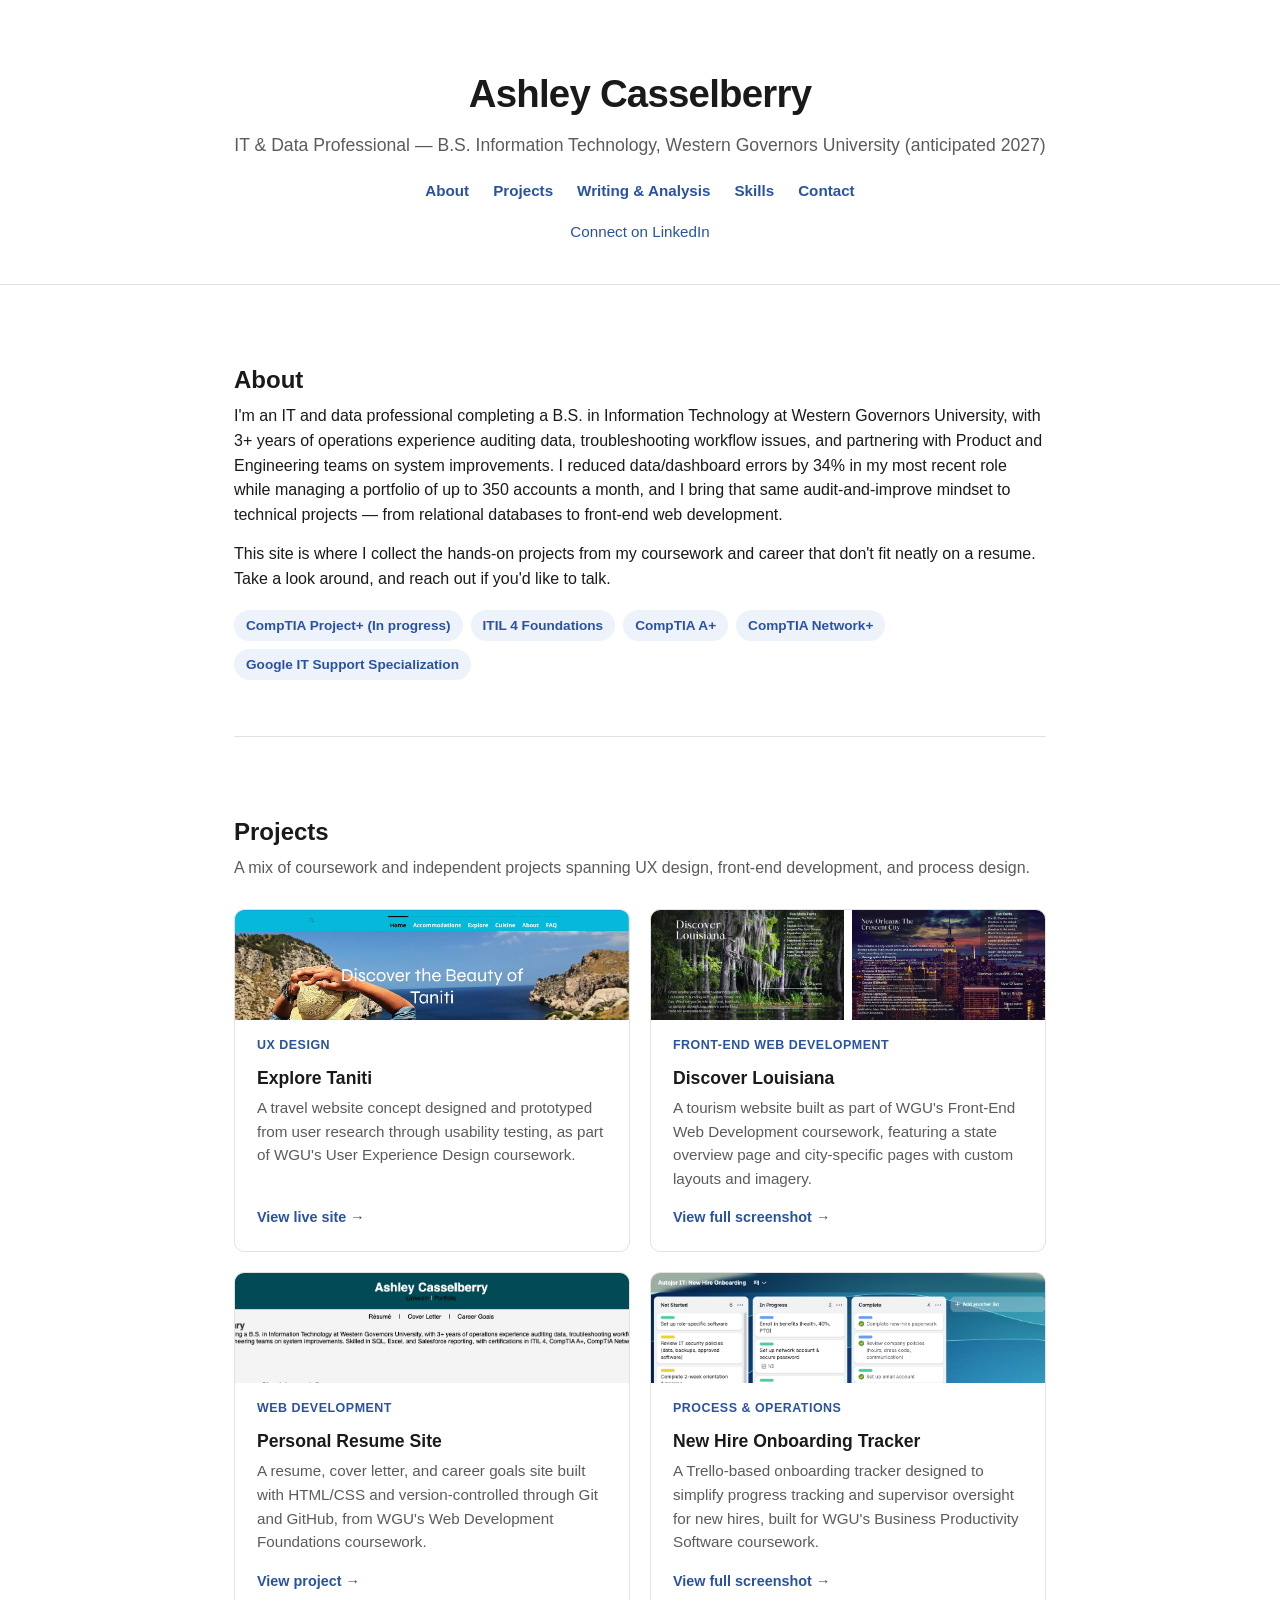
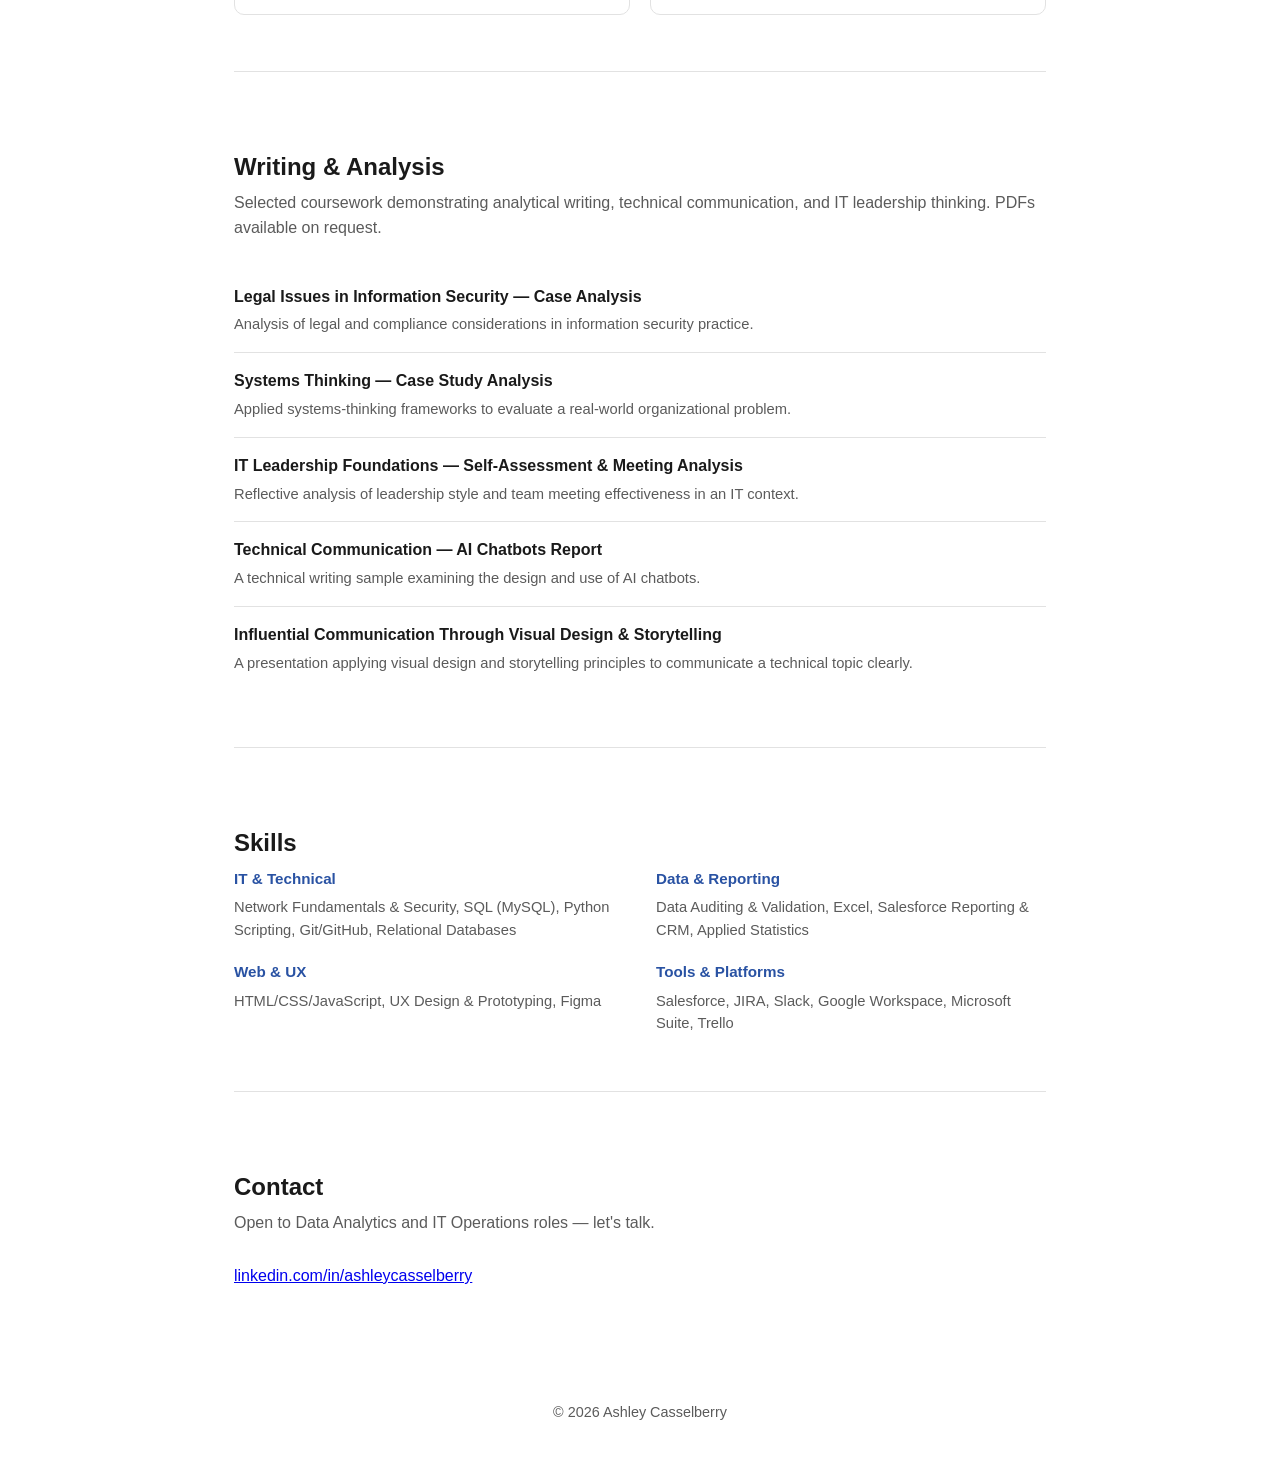
==== commit d212eadb: "Update index.html" ====
--- a/index.html
+++ b/index.html
@@ -237,7 +237,7 @@
       resume. Take a look around, and reach out if you'd like to talk.</p>
     </div>
     <div class="badge-row">
-      <span class="badge">CompTIA Project+ - In progress</span>
+      <span class="badge">CompTIA Project+ (In progress)</span>
       <span class="badge">ITIL 4 Foundations</span>
       <span class="badge">CompTIA A+</span>
       <span class="badge">CompTIA Network+</span>
